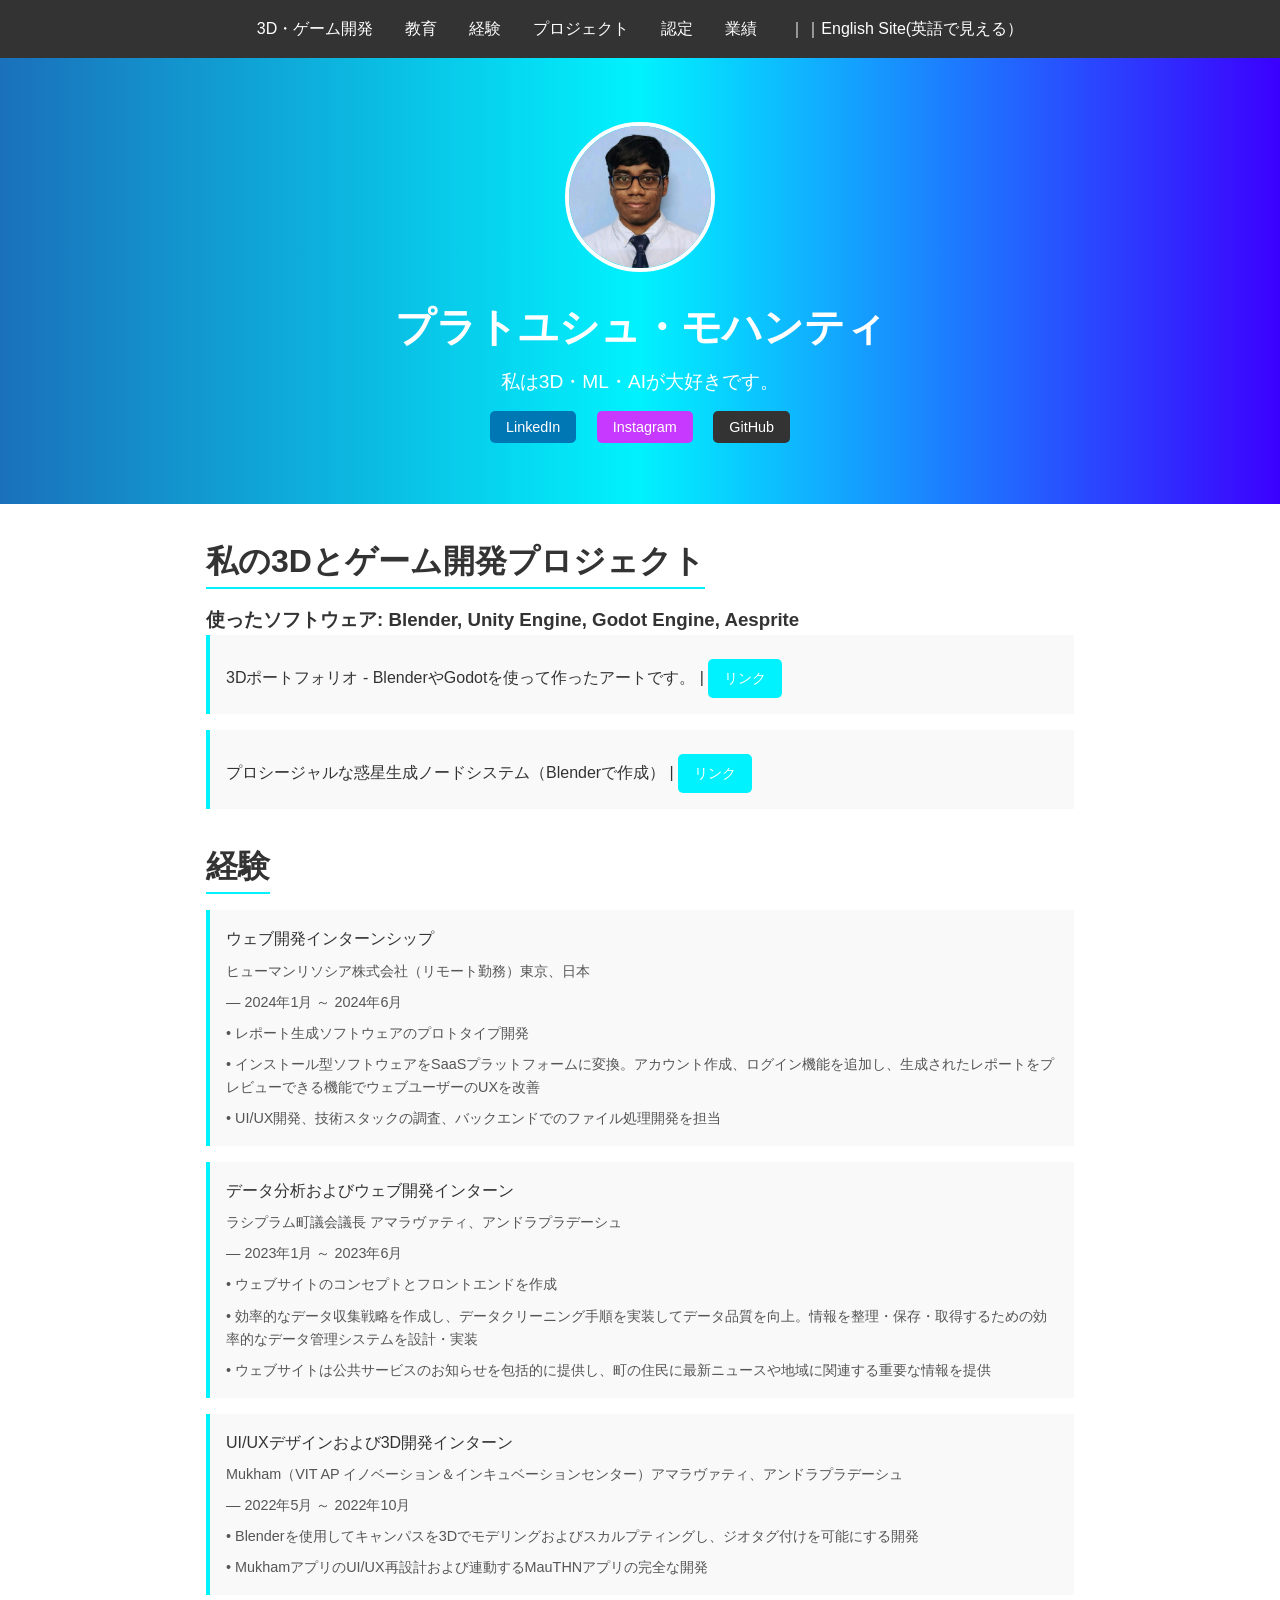
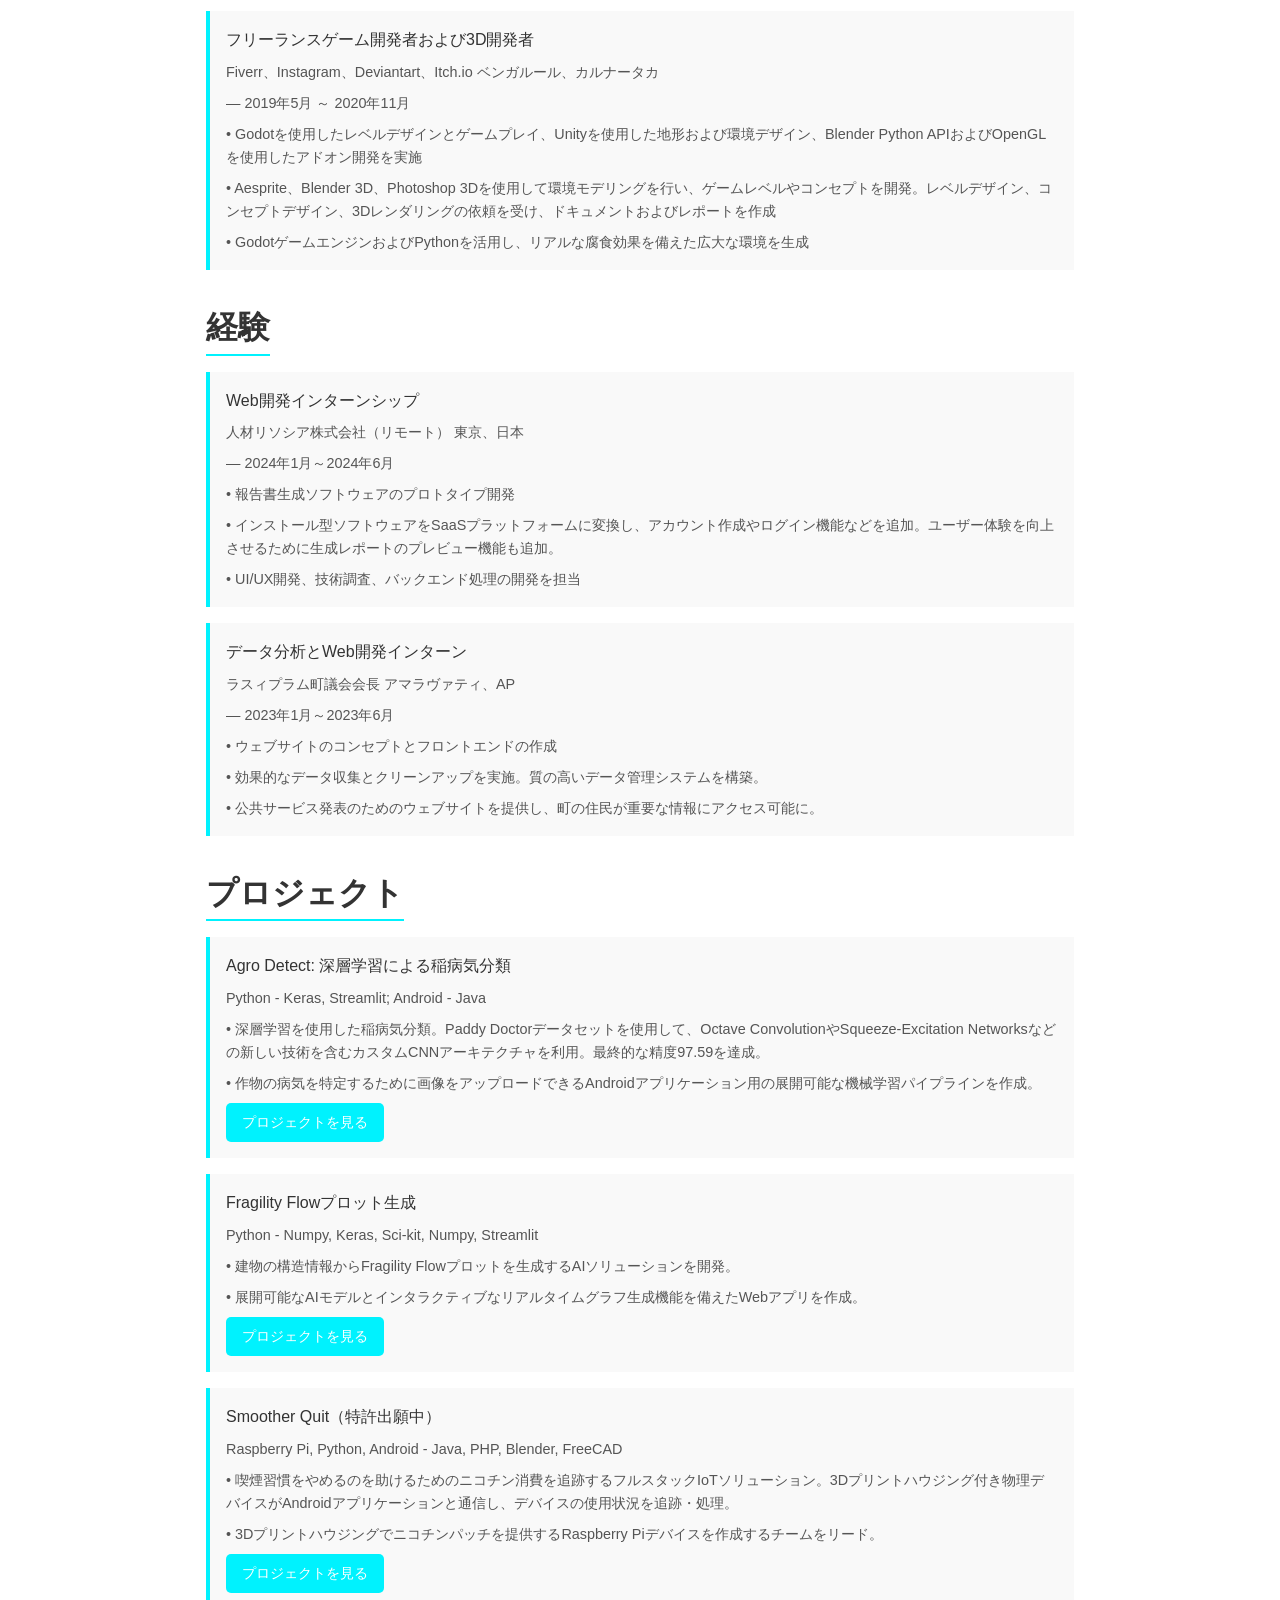
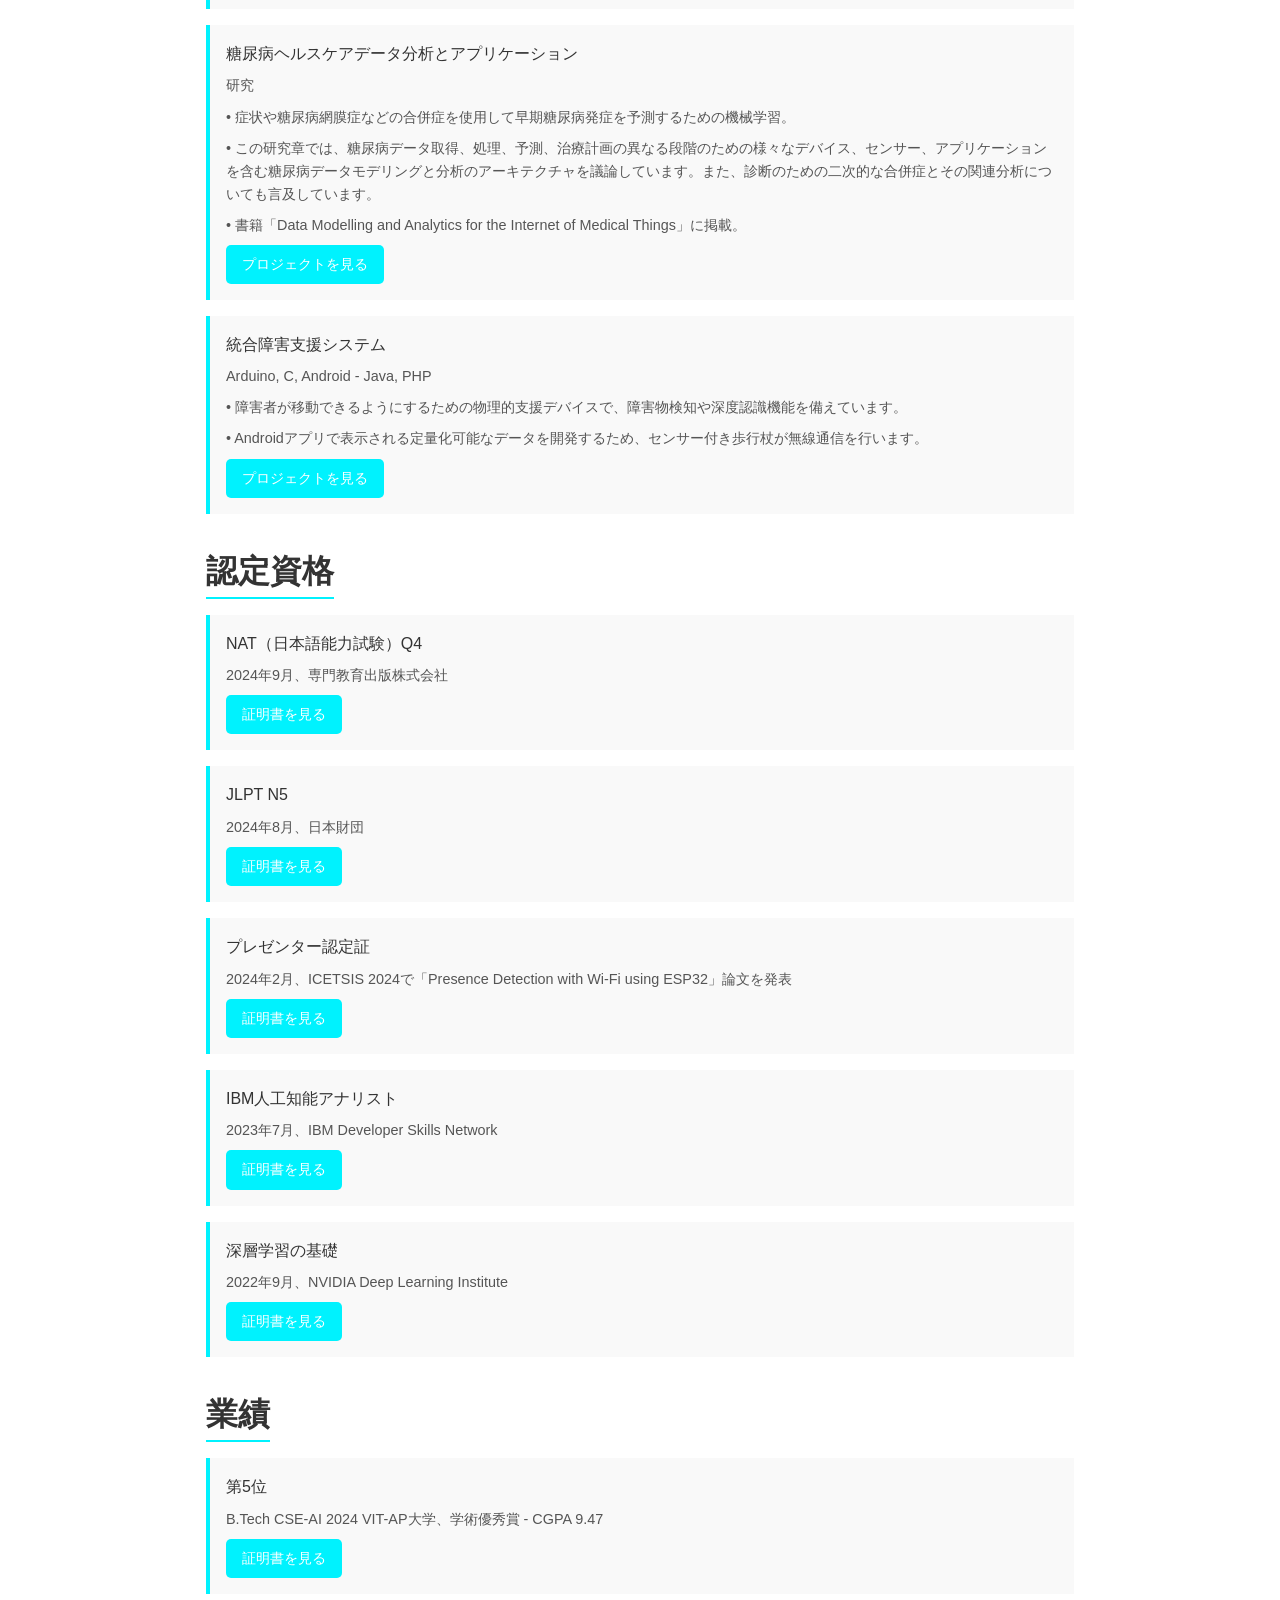
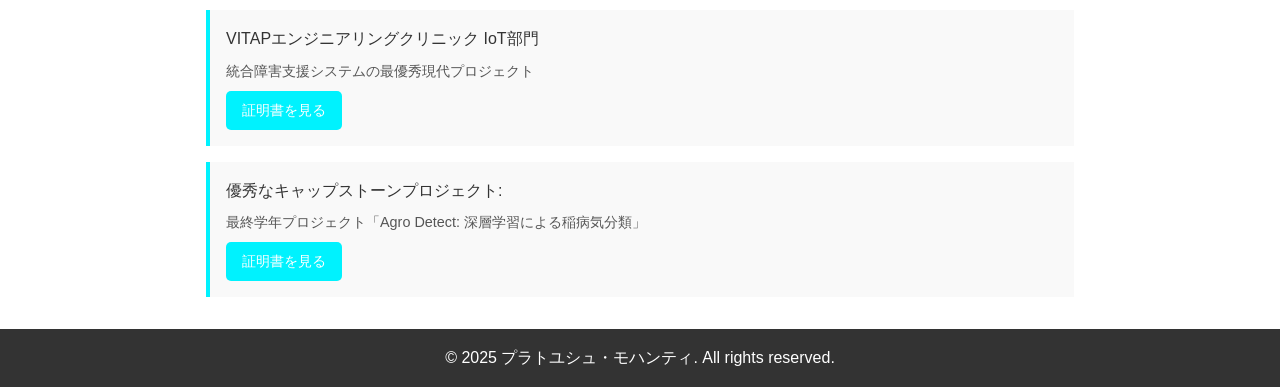
==== profile_japanese.html @ 53f1e796 "removed acheivements from certifications and acheivements" ====
<!DOCTYPE html>
<html lang="en">
<head>
    <meta charset="UTF-8">
    <meta name="viewport" content="width=device-width, initial-scale=1.0">
    <title>Pratyush Mohanty Profile</title>
    <style>
        * {
            margin: 0;
            padding: 0;
            box-sizing: border-box;
        }

        body {
            font-family: Arial, sans-serif;
            line-height: 1.6;
            color: #333;
            animation: fadeIn 1s ease-in-out;
        }

        @keyframes fadeIn {
            from {
                opacity: 0;
            }
            to {
                opacity: 1;
            }
        }

        nav {
            background: #333;
            color: white;
            display: flex;
            justify-content: center;
            padding: 1rem;
            position: sticky;
            top: 0;
            z-index: 1000;
        }

        nav a {
            color: white;
            text-decoration: none;
            margin: 0 1rem;
            font-size: 1rem;
            transition: color 0.3s;
        }

        nav a:hover {
            color: #00f2fe;
        }

        header {
            background: linear-gradient(to right, #1a70bb, #00f2fe, #3b00fe);
            color: white;
            text-align: center;
            padding: 4rem 1rem; /* Increased vertical space */
            animation: slideInFromTop 1s ease-in-out;
        }

        @keyframes slideInFromTop {
            from {
                transform: translateY(-50px);
                opacity: 0;
            }
            to {
                transform: translateY(0);
                opacity: 1;
            }
        }

        header img {
            width: 150px;
            height: 150px;
            border-radius: 50%;
            border: 4px solid white;
            animation: zoomIn 1s ease-in-out;
        }

        @keyframes zoomIn {
            from {
                transform: scale(0.8);
                opacity: 0;
            }
            to {
                transform: scale(1);
                opacity: 1;
            }
        }

        header h1 {
            margin: 1rem 0 0.5rem;
            font-size: 2.5rem;
        }

        header p {
            font-size: 1.2rem;
        }

        section {
            max-width: 900px;
            margin: 2rem auto;
            padding: 0 1rem;
            animation: fadeInUp 1.5s ease-in-out;
        }

        @keyframes fadeInUp {
            from {
                transform: translateY(20px);
                opacity: 0;
            }
            to {
                transform: translateY(0);
                opacity: 1;
            }
        }

        section h2 {
            margin-bottom: 1rem;
            font-size: 2rem;
            border-bottom: 2px solid #00f2fe;
            display: inline-block;
        }

        section ul {
            list-style: none;
            padding: 0;
        }

        section ul li {
            background: #f9f9f9;
            margin-bottom: 1rem;
            padding: 1rem;
            border-left: 4px solid #00f2fe;
        }

        .project-details {
            margin-top: 0.5rem;
            font-size: 0.9rem;
            color: #555;
        }

        .project-link {
            display: inline-block;
            margin-top: 0.5rem;
            padding: 0.5rem 1rem;
            background: #00f2fe;
            color: white;
            text-decoration: none;
            border-radius: 5px;
            font-size: 0.9rem;
        }

        footer {
            text-align: center;
            padding: 1rem;
            background: #333;
            color: white;
            margin-top: 2rem;
            animation: fadeIn 1.5s ease-in-out;
        }

        @media (max-width: 600px) {
            header h1 {
                font-size: 2rem;
            }

            header p {
                font-size: 1rem;
            }
        }
    </style>
</head>

<body>
    <nav>
        <a href="#3d-and0game-dev">3D・ゲーム開発</a>
        <a href="#education">教育</a>
        <a href="#experience">経験</a>
        <a href="#projects">プロジェクト</a>
        <a href="#certifications">認定</a>
        <a href="#acheivements">業績</a>
        <a href="index.html">｜｜English Site(英語で見える）</a>
    </nav>

    <header>
        <img src="1682097621086.jpeg" alt="あなたの写真">
        <h1>プラトユシュ・モハンティ</h1>
        <p>私は3D・ML・AIが大好きです。</p>
        <div style="margin-top: 1rem;">
            <a href="https://www.linkedin.com/in/pratyush-mohanty-8161b9222" target="_blank" style="text-decoration: none; margin: 0 0.5rem; padding: 0.5rem 1rem; background: #0077b5; color: white; border-radius: 5px; font-size: 0.9rem;">LinkedIn</a>
            <a href="https://www.instagram.com/kitsunefreya/" target="_blank" style="text-decoration: none; margin: 0 0.5rem; padding: 0.5rem 1rem; background:  #c739ff; color: white; border-radius: 5px; font-size: 0.9rem;">Instagram</a>
            <a href="https://github.com/pratyush532" target="_blank" style="text-decoration: none; margin: 0 0.5rem; padding: 0.5rem 1rem; background: #333; color: white; border-radius: 5px; font-size: 0.9rem;">GitHub</a>
        </div>
    </header>

    <section id="3d-and-game-dev">
        <h2>私の3Dとゲーム開発プロジェクト</h2>
        <h3>使ったソフトウェア: Blender, Unity Engine, Godot Engine, Aesprite</h3>
        <ul>
            <li>3Dポートフォリオ - BlenderやGodotを使って作ったアートです。 |
                <a href="https://www.instagram.com/kitsunefreya/" target="_blank"class="project-link">リンク</a>
            </li>
            <li>プロシージャルな惑星生成ノードシステム（Blenderで作成） |
                <a href="http://github.com/pratyush532/3D-and-Blender/tree/main/Planet%20Creation" target="_blank"class="project-link">リンク</a>
            </li>
        </ul>
    </section>

    <section id="experience">
        <h2>経験</h2>
        <ul>
            <li>ウェブ開発インターンシップ
                <p class="project-details">ヒューマンリソシア株式会社（リモート勤務）東京、日本</p>
                <p class="project-details">— 2024年1月 ～ 2024年6月</p>
                <p class="project-details">• レポート生成ソフトウェアのプロトタイプ開発</p>
                <p class="project-details">• インストール型ソフトウェアをSaaSプラットフォームに変換。アカウント作成、ログイン機能を追加し、生成されたレポートをプレビューできる機能でウェブユーザーのUXを改善</p>
                <p class="project-details">• UI/UX開発、技術スタックの調査、バックエンドでのファイル処理開発を担当</p>
            </li>
            <li>データ分析およびウェブ開発インターン
                <p class="project-details">ラシプラム町議会議長 アマラヴァティ、アンドラプラデーシュ</p>
                <p class="project-details">— 2023年1月 ～ 2023年6月</p>
                <p class="project-details">• ウェブサイトのコンセプトとフロントエンドを作成</p>
                <p class="project-details">• 効率的なデータ収集戦略を作成し、データクリーニング手順を実装してデータ品質を向上。情報を整理・保存・取得するための効率的なデータ管理システムを設計・実装</p>
                <p class="project-details">• ウェブサイトは公共サービスのお知らせを包括的に提供し、町の住民に最新ニュースや地域に関連する重要な情報を提供</p>
            </li>
            <li>UI/UXデザインおよび3D開発インターン
                <p class="project-details">Mukham（VIT AP イノベーション＆インキュベーションセンター）アマラヴァティ、アンドラプラデーシュ</p>
                <p class="project-details">— 2022年5月 ～ 2022年10月</p>
                <p class="project-details">• Blenderを使用してキャンパスを3Dでモデリングおよびスカルプティングし、ジオタグ付けを可能にする開発</p>
                <p class="project-details">• MukhamアプリのUI/UX再設計および連動するMauTHNアプリの完全な開発</p>
            </li>
            <li>フリーランスゲーム開発者および3D開発者
                <p class="project-details">Fiverr、Instagram、Deviantart、Itch.io ベンガルール、カルナータカ</p>
                <p class="project-details">— 2019年5月 ～ 2020年11月</p>
                <p class="project-details">• Godotを使用したレベルデザインとゲームプレイ、Unityを使用した地形および環境デザイン、Blender Python APIおよびOpenGLを使用したアドオン開発を実施</p>
                <p class="project-details">• Aesprite、Blender 3D、Photoshop 3Dを使用して環境モデリングを行い、ゲームレベルやコンセプトを開発。レベルデザイン、コンセプトデザイン、3Dレンダリングの依頼を受け、ドキュメントおよびレポートを作成</p>
                <p class="project-details">• GodotゲームエンジンおよびPythonを活用し、リアルな腐食効果を備えた広大な環境を生成</p>
            </li>
        </ul>
    </section>
    

    <section id="experience">
        <h2>経験</h2>
        <ul>
            <li>Web開発インターンシップ
                <p class="project-details">人材リソシア株式会社（リモート） 東京、日本</p>
                <p class="project-details">— 2024年1月～2024年6月</p>
                <p class="project-details">• 報告書生成ソフトウェアのプロトタイプ開発</p>
                <p class="project-details">• インストール型ソフトウェアをSaaSプラットフォームに変換し、アカウント作成やログイン機能などを追加。ユーザー体験を向上させるために生成レポートのプレビュー機能も追加。</p>
                <p class="project-details">• UI/UX開発、技術調査、バックエンド処理の開発を担当</p>
            </li>
            <li>データ分析とWeb開発インターン
                <p class="project-details">ラスィプラム町議会会長 アマラヴァティ、AP</p>
                <p class="project-details">— 2023年1月～2023年6月</p>
                <p class="project-details">• ウェブサイトのコンセプトとフロントエンドの作成</p>
                <p class="project-details">• 効果的なデータ収集とクリーンアップを実施。質の高いデータ管理システムを構築。</p>
                <p class="project-details">• 公共サービス発表のためのウェブサイトを提供し、町の住民が重要な情報にアクセス可能に。</p>
            </li>
        </ul>
    </section>

    <section id="projects">
        <h2>プロジェクト</h2>
        <ul>
            <li>Agro Detect: 深層学習による稲病気分類
                <p class="project-details">Python - Keras, Streamlit; Android - Java</p>
                <p class="project-details">• 深層学習を使用した稲病気分類。Paddy Doctorデータセットを使用して、Octave ConvolutionやSqueeze-Excitation Networksなどの新しい技術を含むカスタムCNNアーキテクチャを利用。最終的な精度97.59を達成。</p>
                <p class="project-details">• 作物の病気を特定するために画像をアップロードできるAndroidアプリケーション用の展開可能な機械学習パイプラインを作成。</p>
                <a href="https://drive.google.com/file/d/15kMXunLikw8A-FVX4otFSD8Hl3kWgDMh/view?usp=drive_link" target="_blank" class="project-link">プロジェクトを見る</a>
            </li>
            <li>Fragility Flowプロット生成
                <p class="project-details">Python - Numpy, Keras, Sci-kit, Numpy, Streamlit</p>
                <p class="project-details">• 建物の構造情報からFragility Flowプロットを生成するAIソリューションを開発。</p>
                <p class="project-details">• 展開可能なAIモデルとインタラクティブなリアルタイムグラフ生成機能を備えたWebアプリを作成。</p>
                <a href="https://github.com/pratyush532" target="_blank" class="project-link">プロジェクトを見る</a>
            </li>
            <li>Smoother Quit（特許出願中）
                <p class="project-details">Raspberry Pi, Python, Android - Java, PHP, Blender, FreeCAD</p>
                <p class="project-details">• 喫煙習慣をやめるのを助けるためのニコチン消費を追跡するフルスタックIoTソリューション。3Dプリントハウジング付き物理デバイスがAndroidアプリケーションと通信し、デバイスの使用状況を追跡・処理。</p>
                <p class="project-details">• 3Dプリントハウジングでニコチンパッチを提供するRaspberry Piデバイスを作成するチームをリード。</p>
                <a href="https://github.com/pratyush532" target="_blank" class="project-link">プロジェクトを見る</a>
            </li>
            <li>糖尿病ヘルスケアデータ分析とアプリケーション
                <p class="project-details">研究</p>
                <p class="project-details">• 症状や糖尿病網膜症などの合併症を使用して早期糖尿病発症を予測するための機械学習。</p>
                <p class="project-details">• この研究章では、糖尿病データ取得、処理、予測、治療計画の異なる段階のための様々なデバイス、センサー、アプリケーションを含む糖尿病データモデリングと分析のアーキテクチャを議論しています。また、診断のための二次的な合併症とその関連分析についても言及しています。</p>
                <p class="project-details">• 書籍「Data Modelling and Analytics for the Internet of Medical Things」に掲載。</p>
                <a href="https://scholar.google.com/citations?view_op=view_citation&hl=en&user=jbrS_tYAAAAJ&citation_for_view=jbrS_tYAAAAJ:u5HHmVD_uO8C" target="_blank" class="project-link">プロジェクトを見る</a>
            </li>
            <li>統合障害支援システム
                <p class="project-details">Arduino, C, Android - Java, PHP</p>
                <p class="project-details">• 障害者が移動できるようにするための物理的支援デバイスで、障害物検知や深度認識機能を備えています。</p>
                <p class="project-details">• Androidアプリで表示される定量化可能なデータを開発するため、センサー付き歩行杖が無線通信を行います。</p>
                <a href="https://drive.google.com/file/d/1Ll2frNCsTUrgBPxdlAU0DEuTQiFP1XWM/view?usp=drive_link" target="_blank" class="project-link">プロジェクトを見る</a>
            </li>
        </ul>
    </section>
    
    <section id="certifications">
        <h2>認定資格</h2>
        <ul>
            <li>NAT（日本語能力試験）Q4
                <p class="project-details">2024年9月、専門教育出版株式会社</p>
                <a href="https://drive.google.com/file/d/1cf3PMImbRjtiVixjs5hL8KotTaM4rHgr/view?usp=sharing" target="_blank" class="project-link">証明書を見る</a>
            </li>
            <li>JLPT N5
                <p class="project-details">2024年8月、日本財団</p>
                <a href="https://drive.google.com/file/d/1XkGwWab65sm6gIsFrCqhguL6OPM_JEQa/view?usp=sharing" target="_blank" class="project-link">証明書を見る</a>
            </li>
            <li>プレゼンター認定証
                <p class="project-details">2024年2月、ICETSIS 2024で「Presence Detection with Wi-Fi using ESP32」論文を発表</p>
                <a href="https://www.linkedin.com/feed/update/urn:li:activity:7160282252805869568/" target="_blank" class="project-link">証明書を見る</a>
            </li>
            <li>IBM人工知能アナリスト
                <p class="project-details">2023年7月、IBM Developer Skills Network</p>
                <a href="https://courses.ibmcep.cognitiveclass.ai/certificates/b496c3da890f4dfa9c53f7fb9fd32521" target="_blank" class="project-link">証明書を見る</a>
            </li>
            <li>深層学習の基礎
                <p class="project-details">2022年9月、NVIDIA Deep Learning Institute</p>
                <a href="https://courses.nvidia.com/certificates/ae21b59f8ac54bacac5221c3ab77f13a/" target="_blank" class="project-link">証明書を見る</a>
            </li>
        </ul>
    </section>
    
    <section id="achievements">
        <h2>業績</h2>
        <ul>
            <li>第5位
                <p class="project-details">B.Tech CSE-AI 2024 VIT-AP大学、学術優秀賞 - CGPA 9.47</p>
                <a href="https://drive.google.com/file/d/1JUqG6DID4MT_kL0zdQEv--m56U5IrCxj/view?usp=drive_link" target="_blank" class="project-link">証明書を見る</a>
            </li>
            <li>VITAPエンジニアリングクリニック IoT部門
                <p class="project-details">統合障害支援システムの最優秀現代プロジェクト</p>
                <a href="https://www.linkedin.com/posts/pratyush-mohanty-8161b9222_team-androidapp-engineeringdesign-activity-7024057892177674240-6E8l?utm_source=social_share_send&utm_medium=member_desktop_web" target="_blank" class="project-link">証明書を見る</a>
            </li>
            <li>優秀なキャップストーンプロジェクト:
                <p class="project-details">最終学年プロジェクト「Agro Detect: 深層学習による稲病気分類」</p>
                <a href="https://drive.google.com/file/d/123FNu-pcuJvU6n-fU72irf1M472Lznz1/view?usp=drive_link" target="_blank" class="project-link">証明書を見る</a>
            </li>
        </ul>
    </section>
    

    <footer>
        <p>&copy; 2025 プラトユシュ・モハンティ. All rights reserved.</p>
    </footer>
</body>
</html>
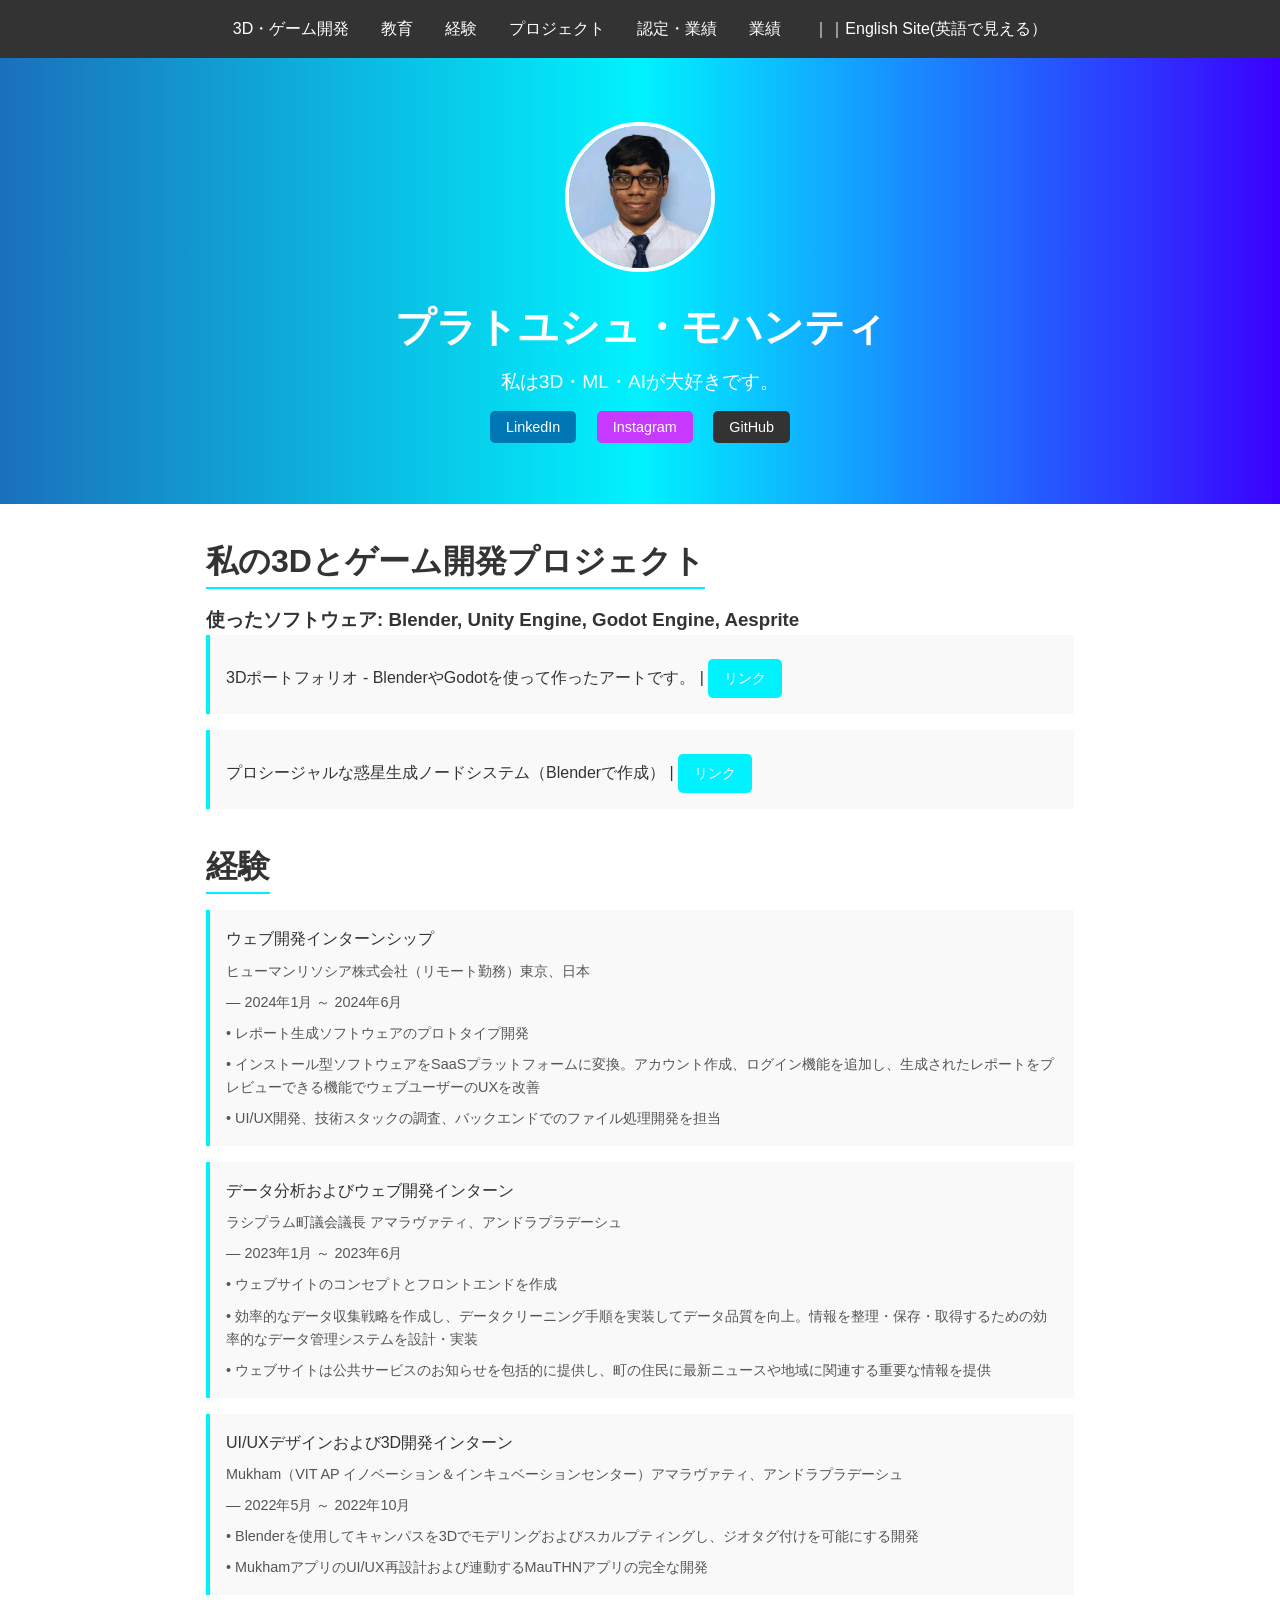
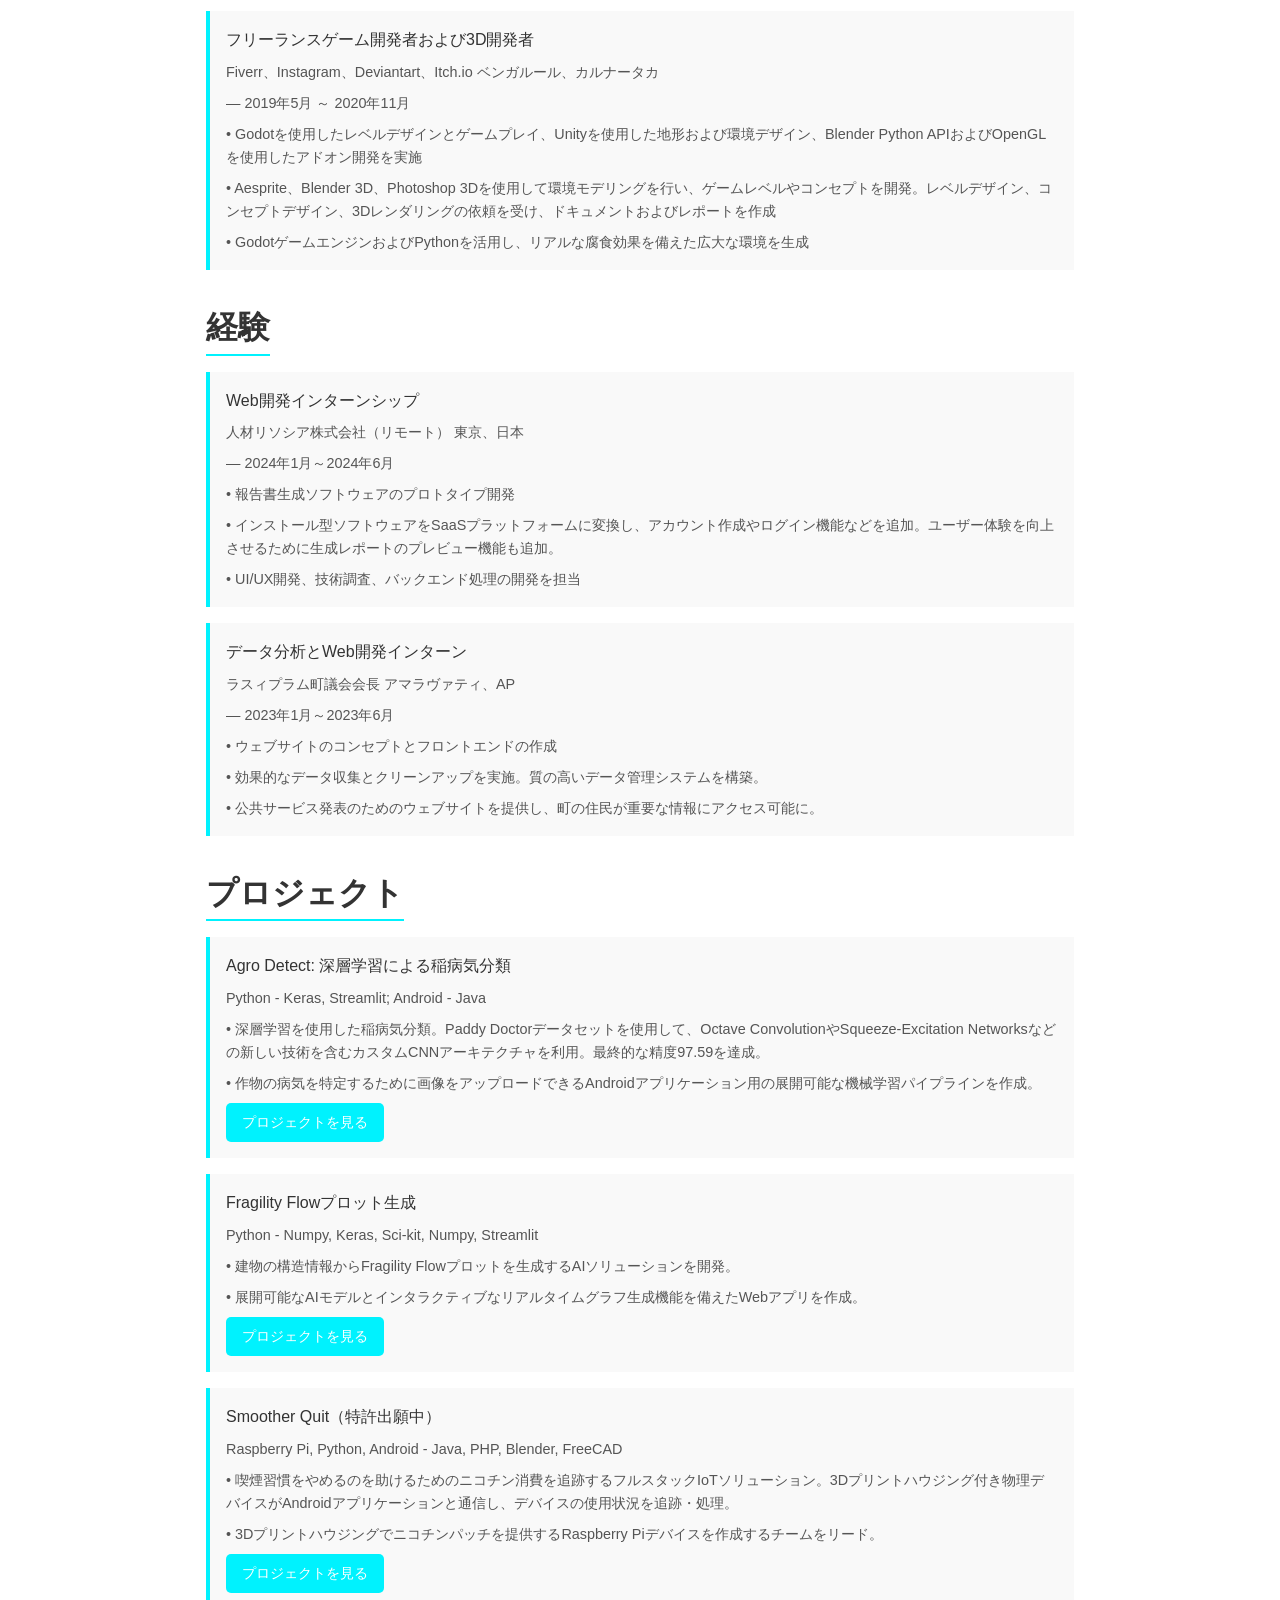
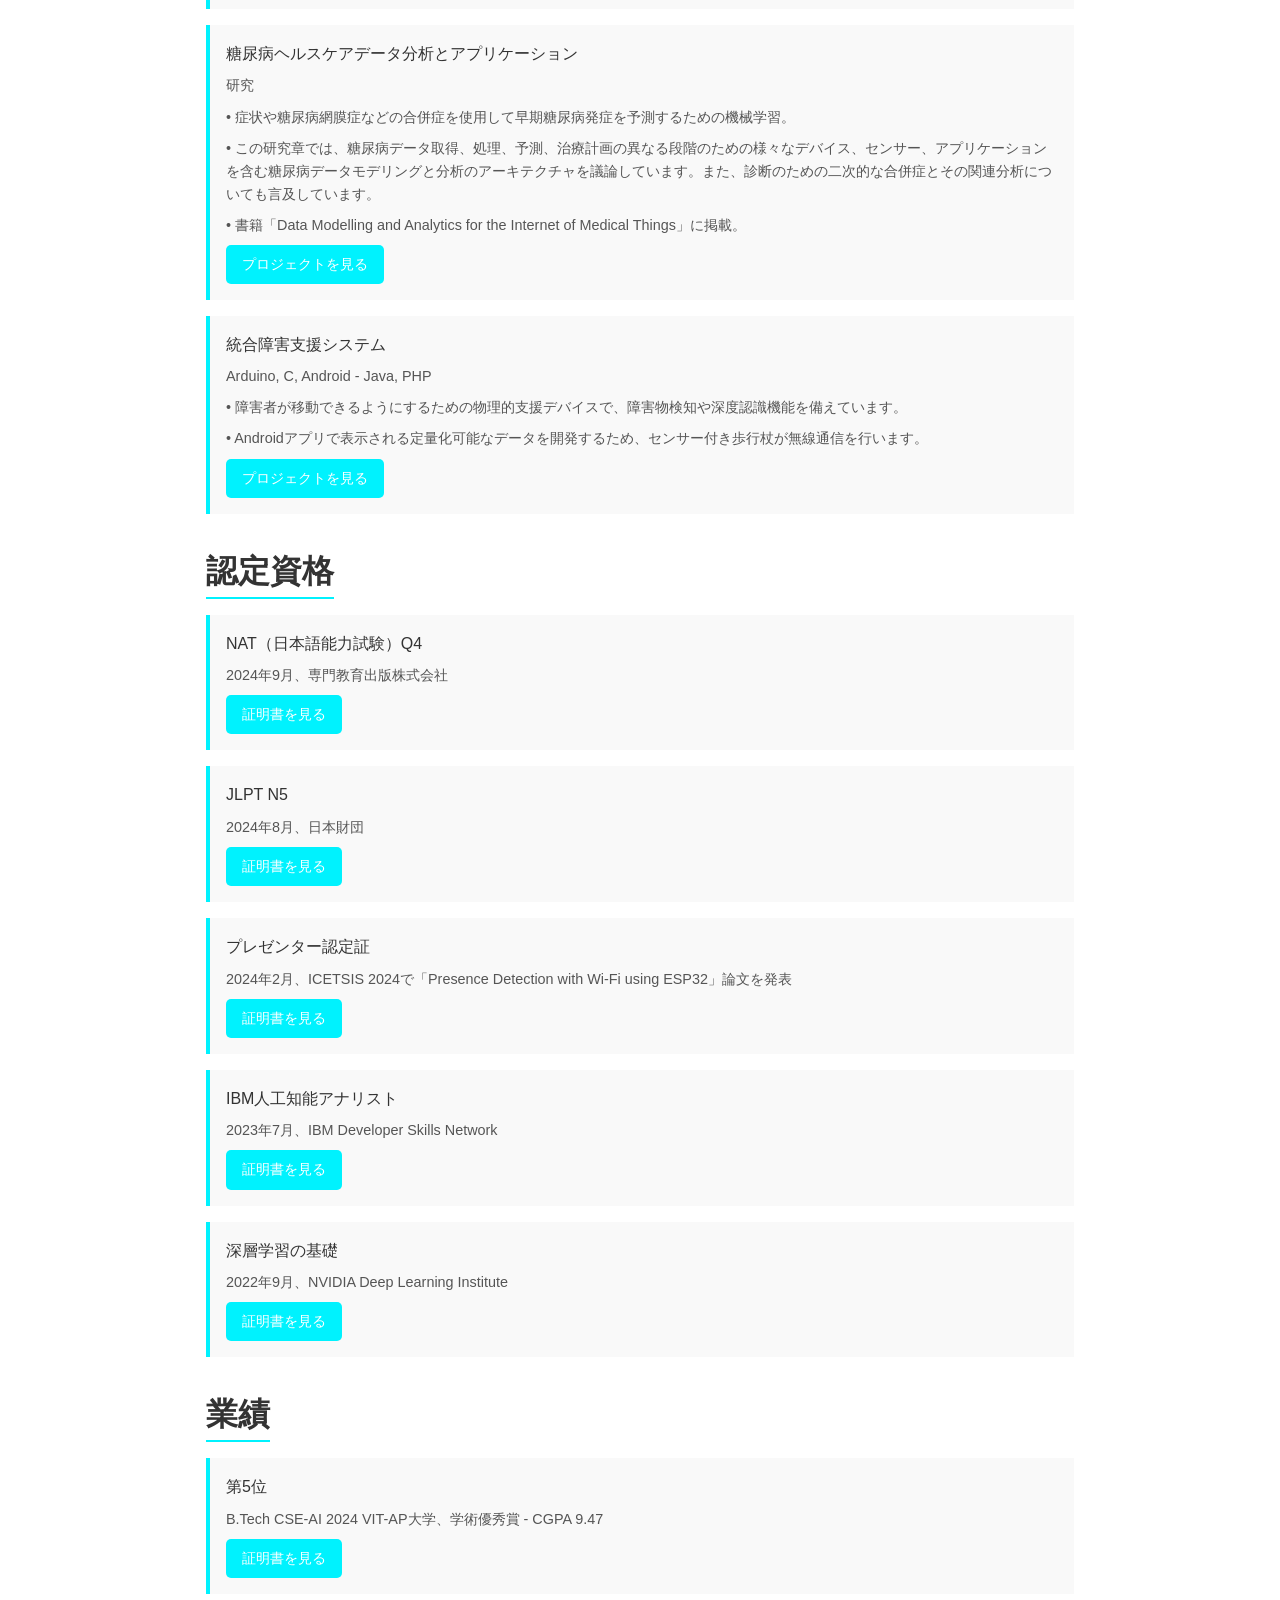
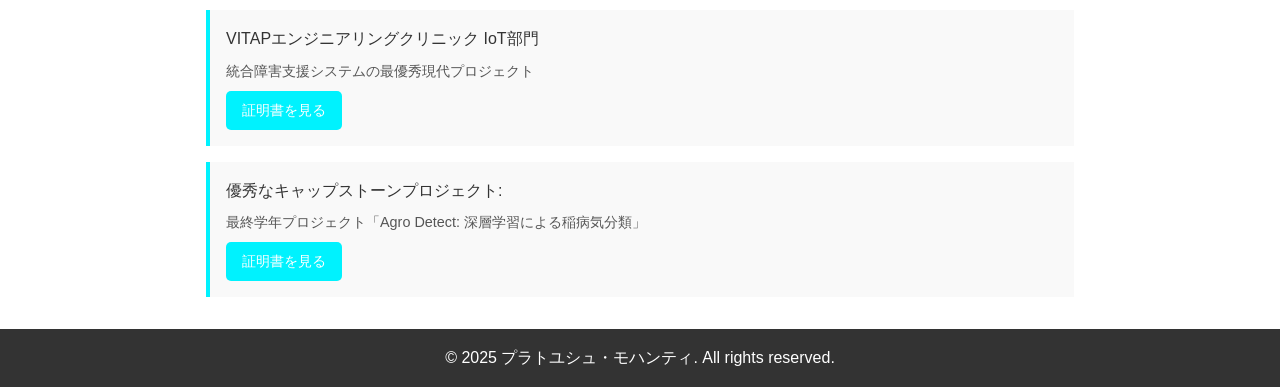
==== commit 853810d5: "Update profile_japanese.html" ====
--- a/profile_japanese.html
+++ b/profile_japanese.html
@@ -174,12 +174,12 @@
 
 <body>
     <nav>
-        <a href="#3d-and0game-dev">3D・ゲーム開発</a>
+        <a href="#3d-and-game-dev">3D・ゲーム開発</a>
         <a href="#education">教育</a>
         <a href="#experience">経験</a>
         <a href="#projects">プロジェクト</a>
-        <a href="#certifications">認定</a>
-        <a href="#acheivements">業績</a>
+        <a href="#certifications">認定・業績</a>
+        <a href="#ach">業績</a>
         <a href="index.html">｜｜English Site(英語で見える）</a>
     </nav>
 
@@ -324,7 +324,7 @@
         </ul>
     </section>
     
-    <section id="achievements">
+    <section id="ach">
         <h2>業績</h2>
         <ul>
             <li>第5位
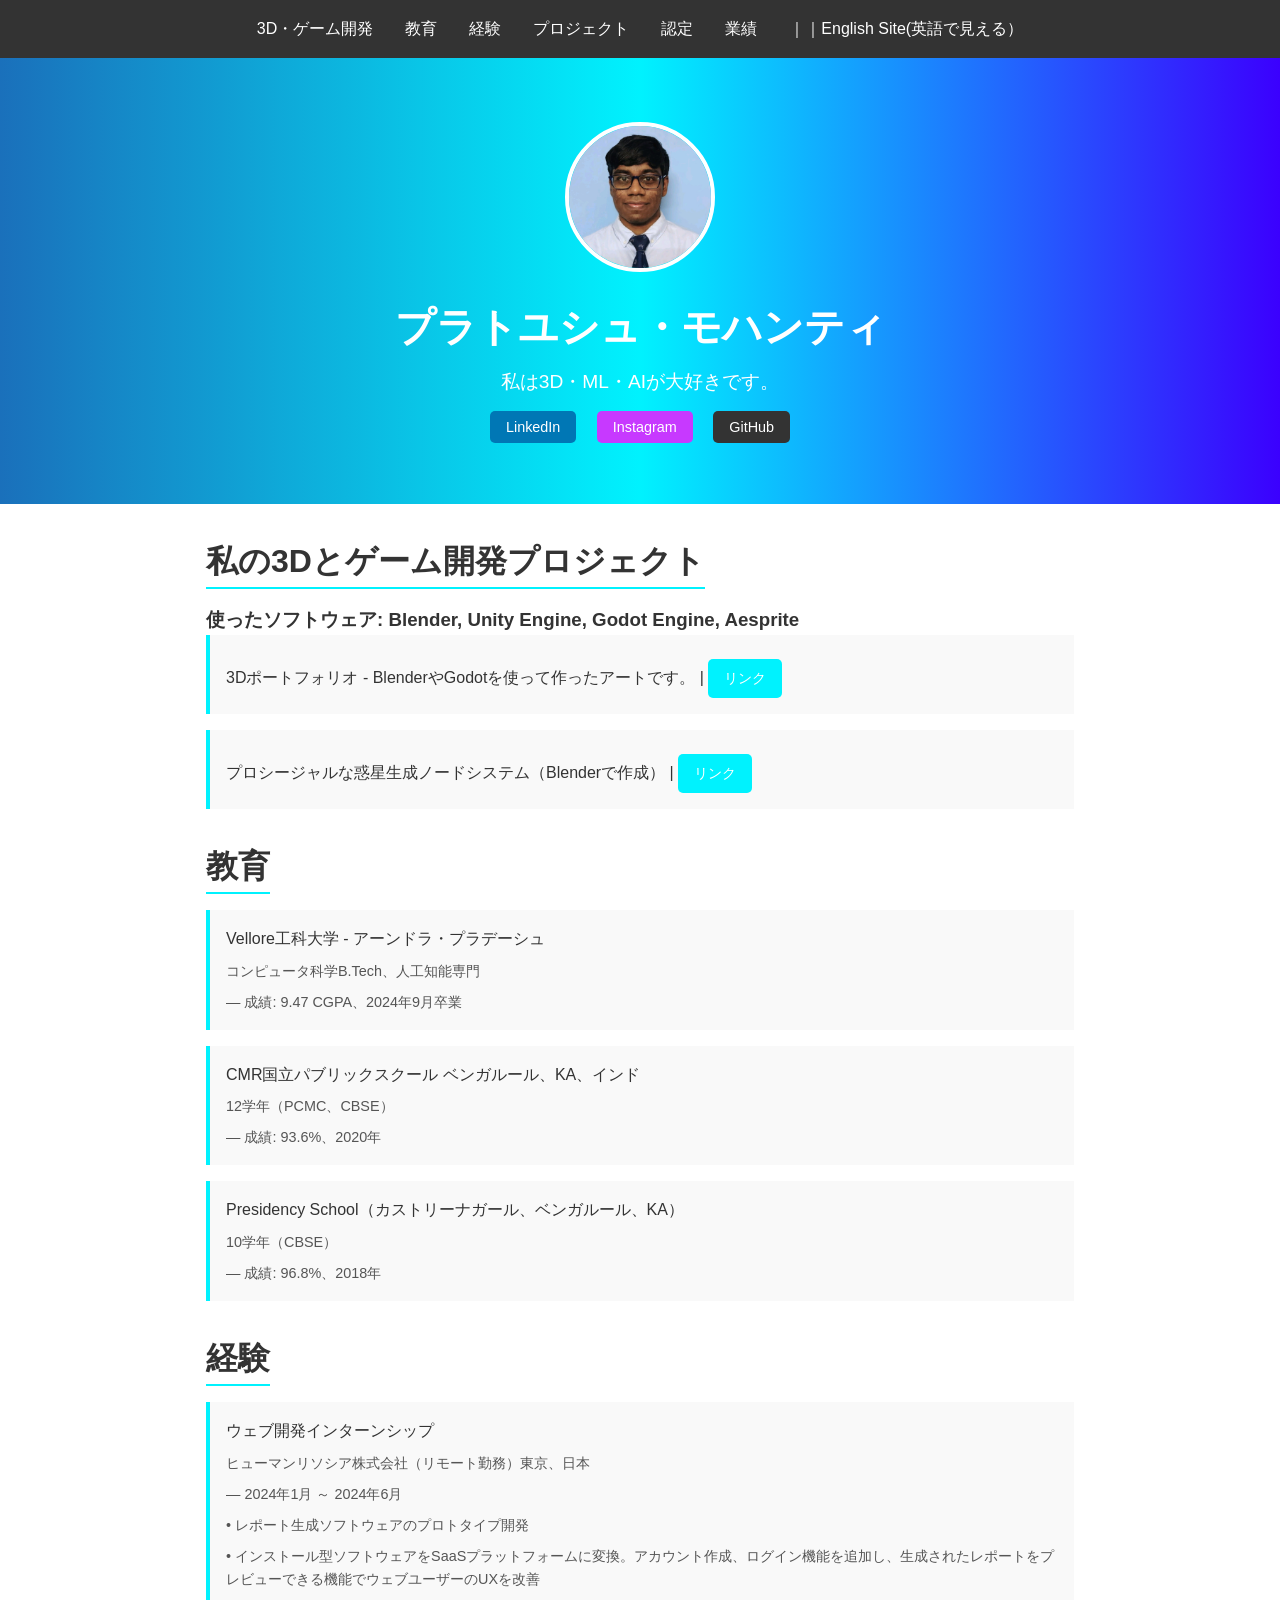
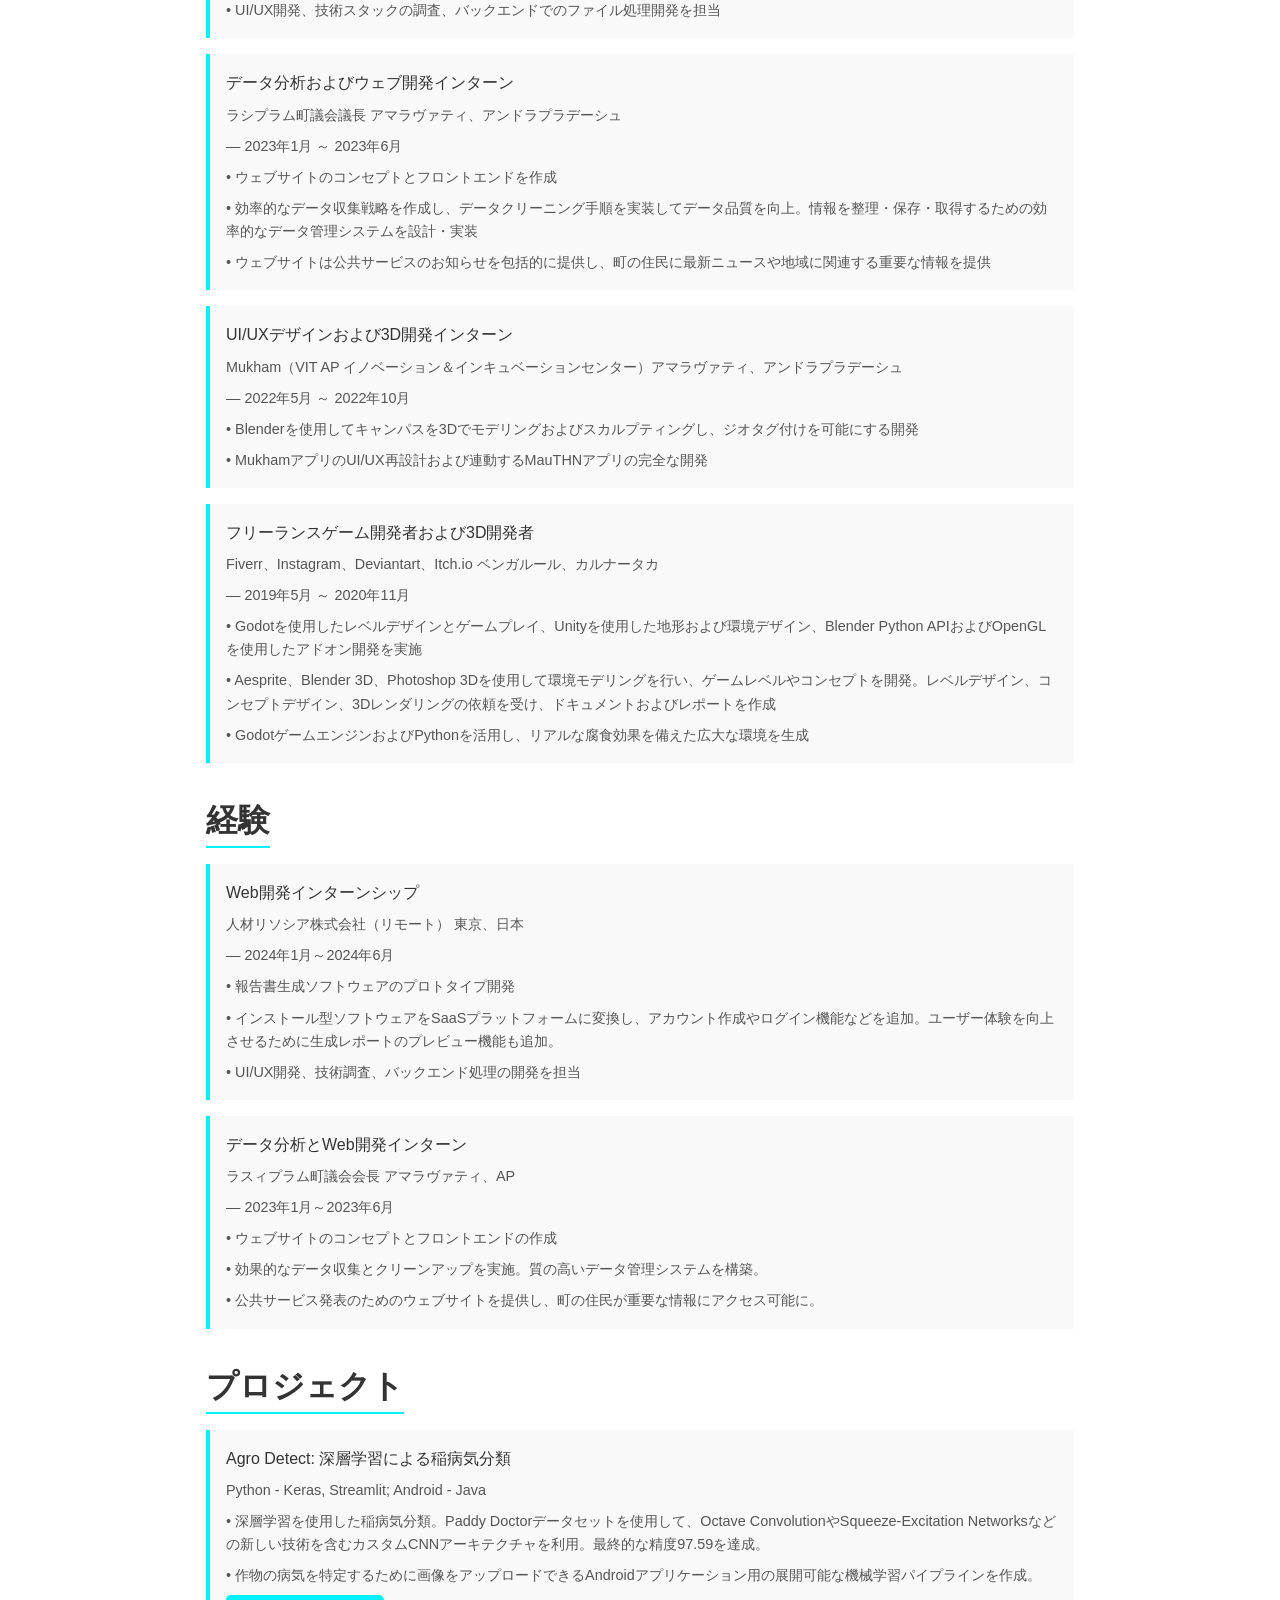
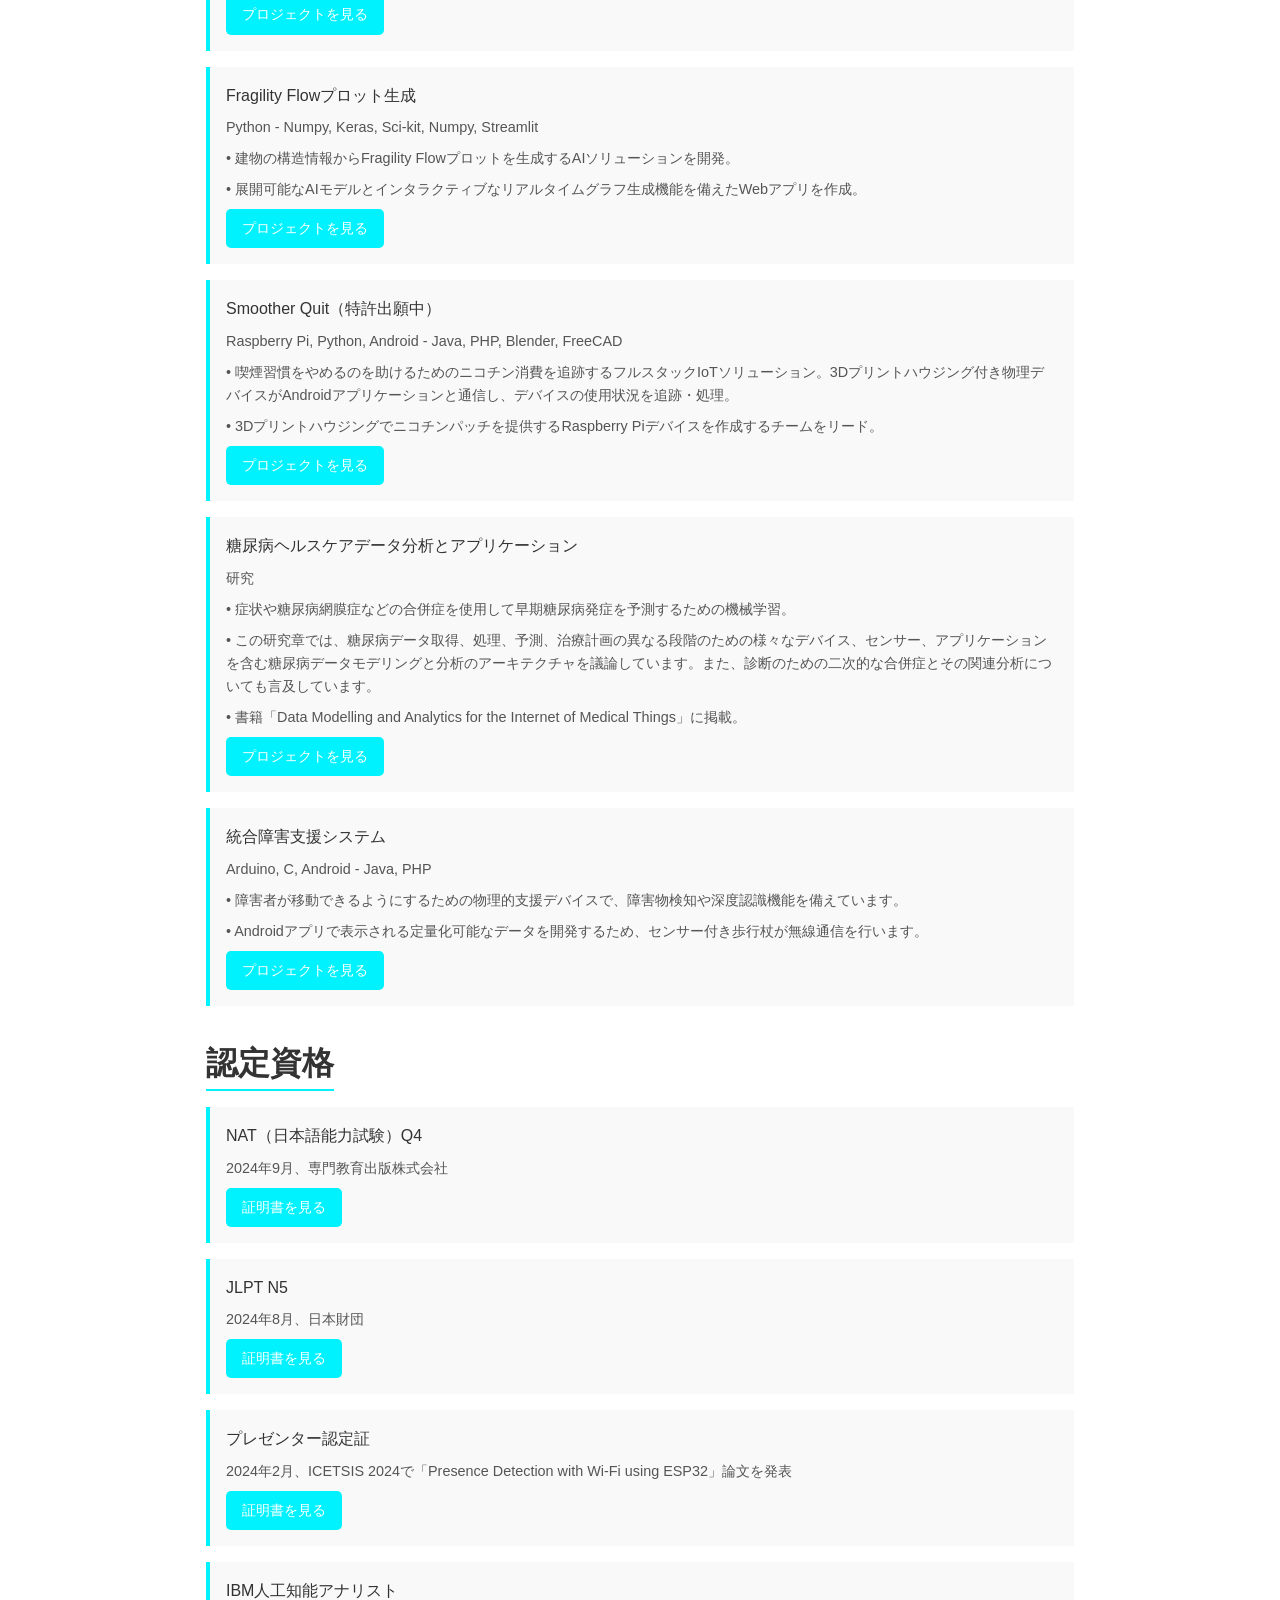
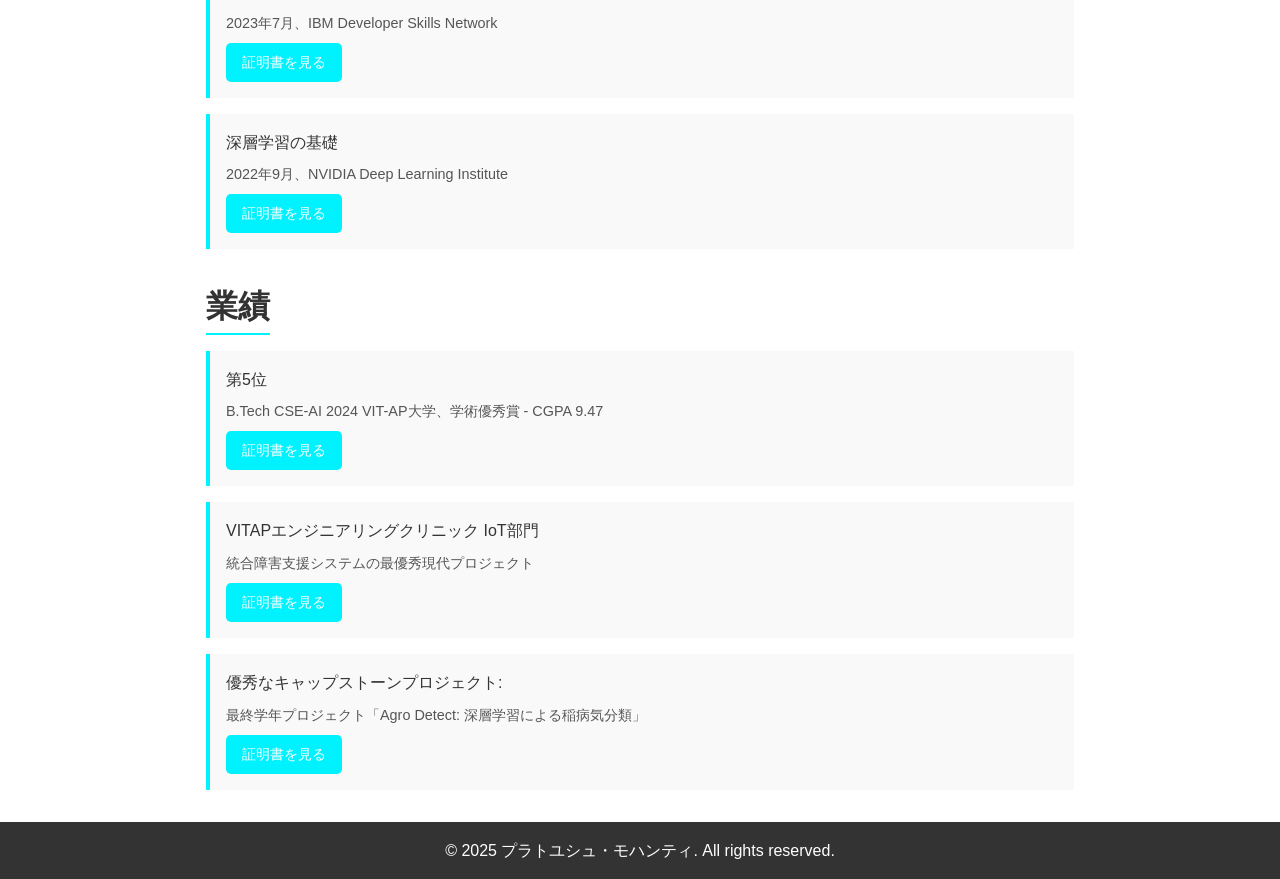
==== commit d35b9a8e: "add edu" ====
--- a/profile_japanese.html
+++ b/profile_japanese.html
@@ -178,7 +178,7 @@
         <a href="#education">教育</a>
         <a href="#experience">経験</a>
         <a href="#projects">プロジェクト</a>
-        <a href="#certifications">認定・業績</a>
+        <a href="#certifications">認定</a>
         <a href="#ach">業績</a>
         <a href="index.html">｜｜English Site(英語で見える）</a>
     </nav>
@@ -207,6 +207,24 @@
         </ul>
     </section>
 
+    <section id="education">
+        <h2>教育</h2>
+        <ul>
+            <li>Vellore工科大学 - アーンドラ・プラデーシュ
+                <p class="project-details">コンピュータ科学B.Tech、人工知能専門</p>
+                <p class="project-details">— 成績: 9.47 CGPA、2024年9月卒業</p>
+            </li>
+            <li>CMR国立パブリックスクール ベンガルール、KA、インド
+                <p class="project-details">12学年（PCMC、CBSE）</p>
+                <p class="project-details">— 成績: 93.6%、2020年</p>
+            </li>
+            <li>Presidency School（カストリーナガール、ベンガルール、KA）
+                <p class="project-details">10学年（CBSE）</p>
+                <p class="project-details">— 成績: 96.8%、2018年</p>
+            </li>
+        </ul>
+    </section>
+
     <section id="experience">
         <h2>経験</h2>
         <ul>
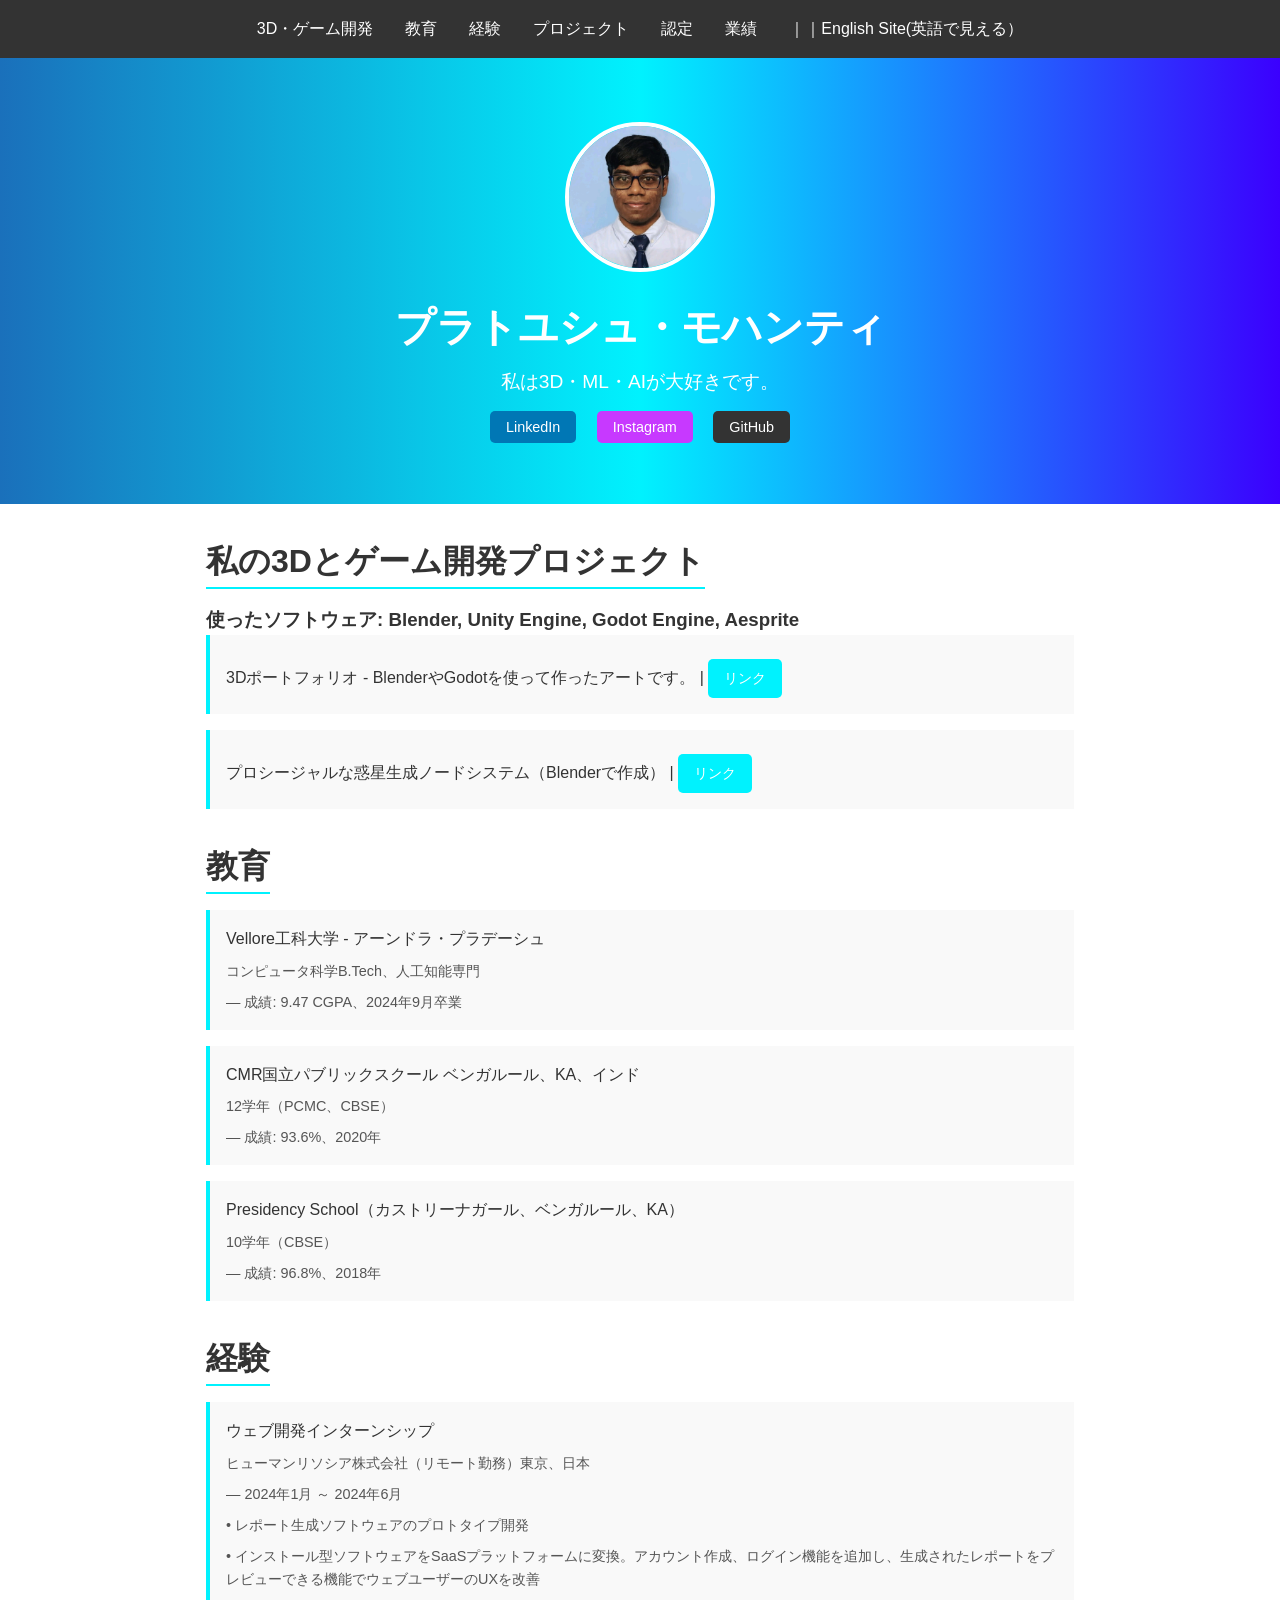
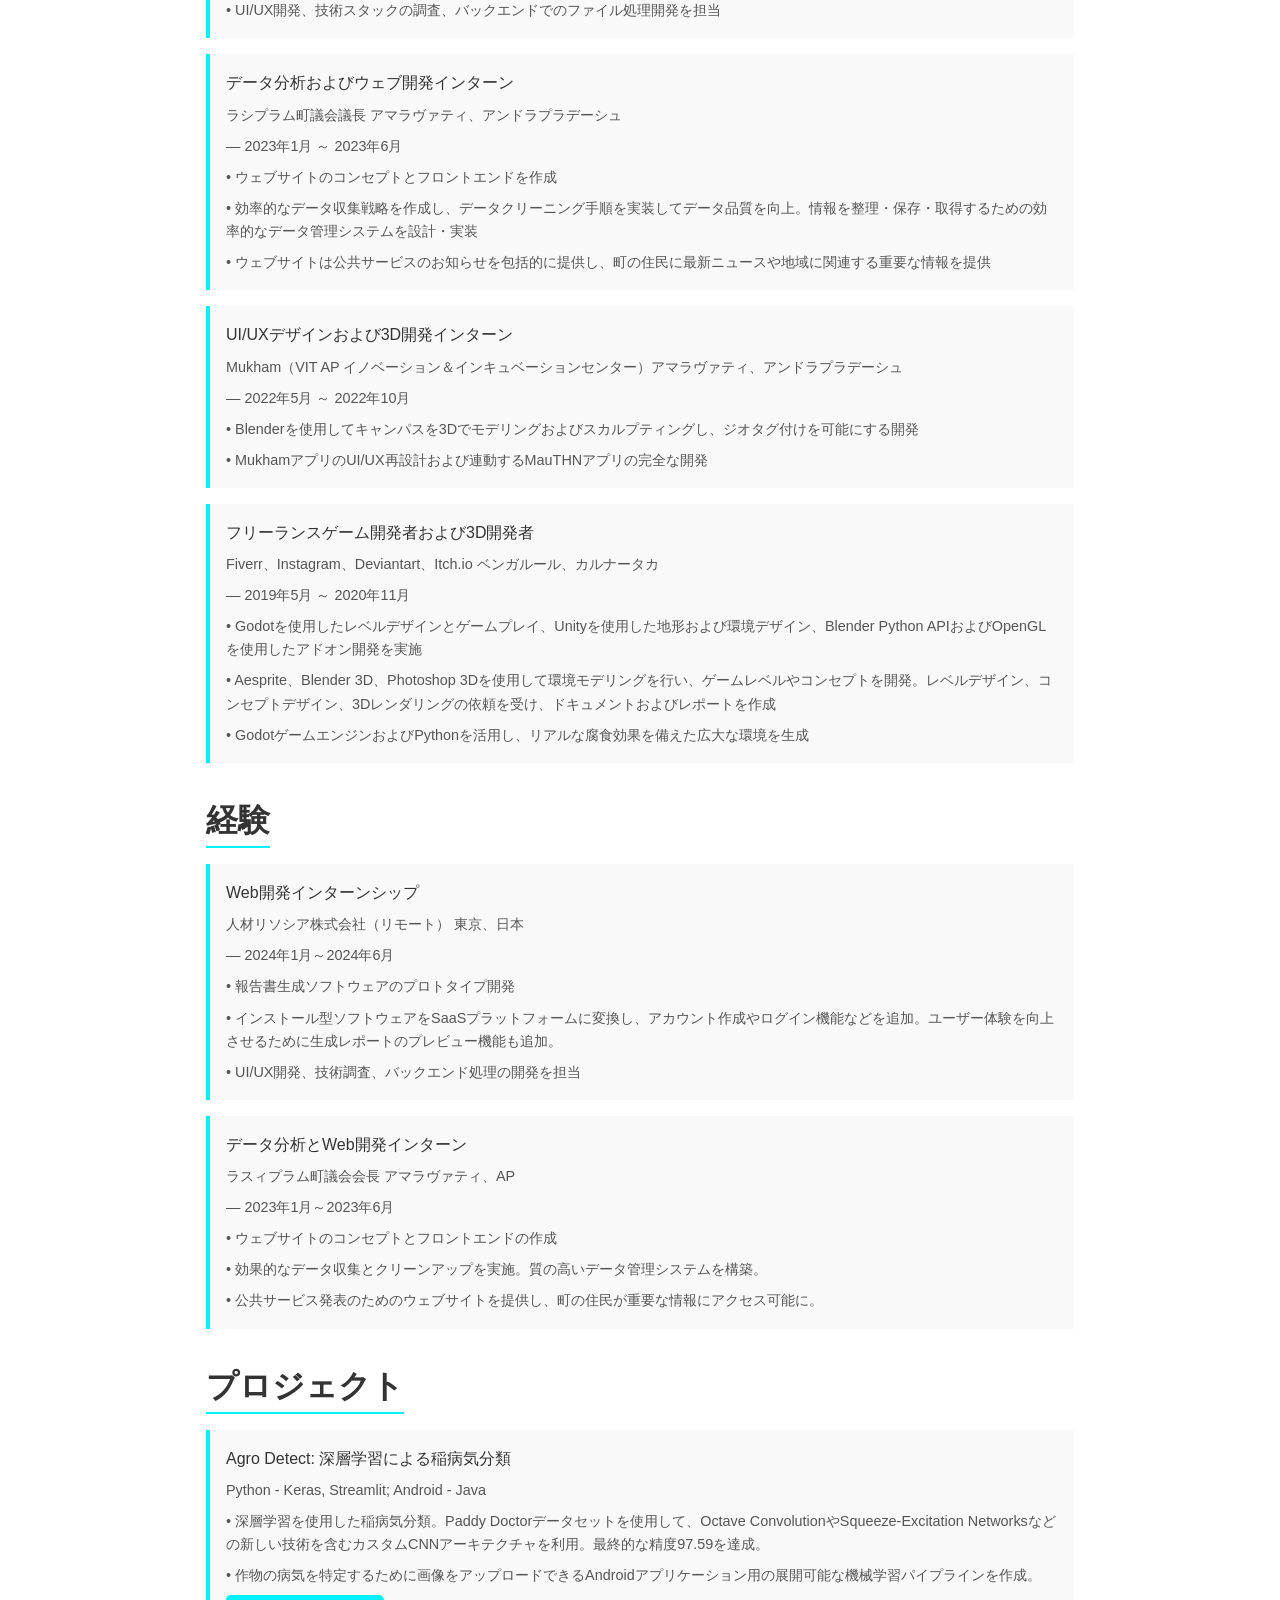
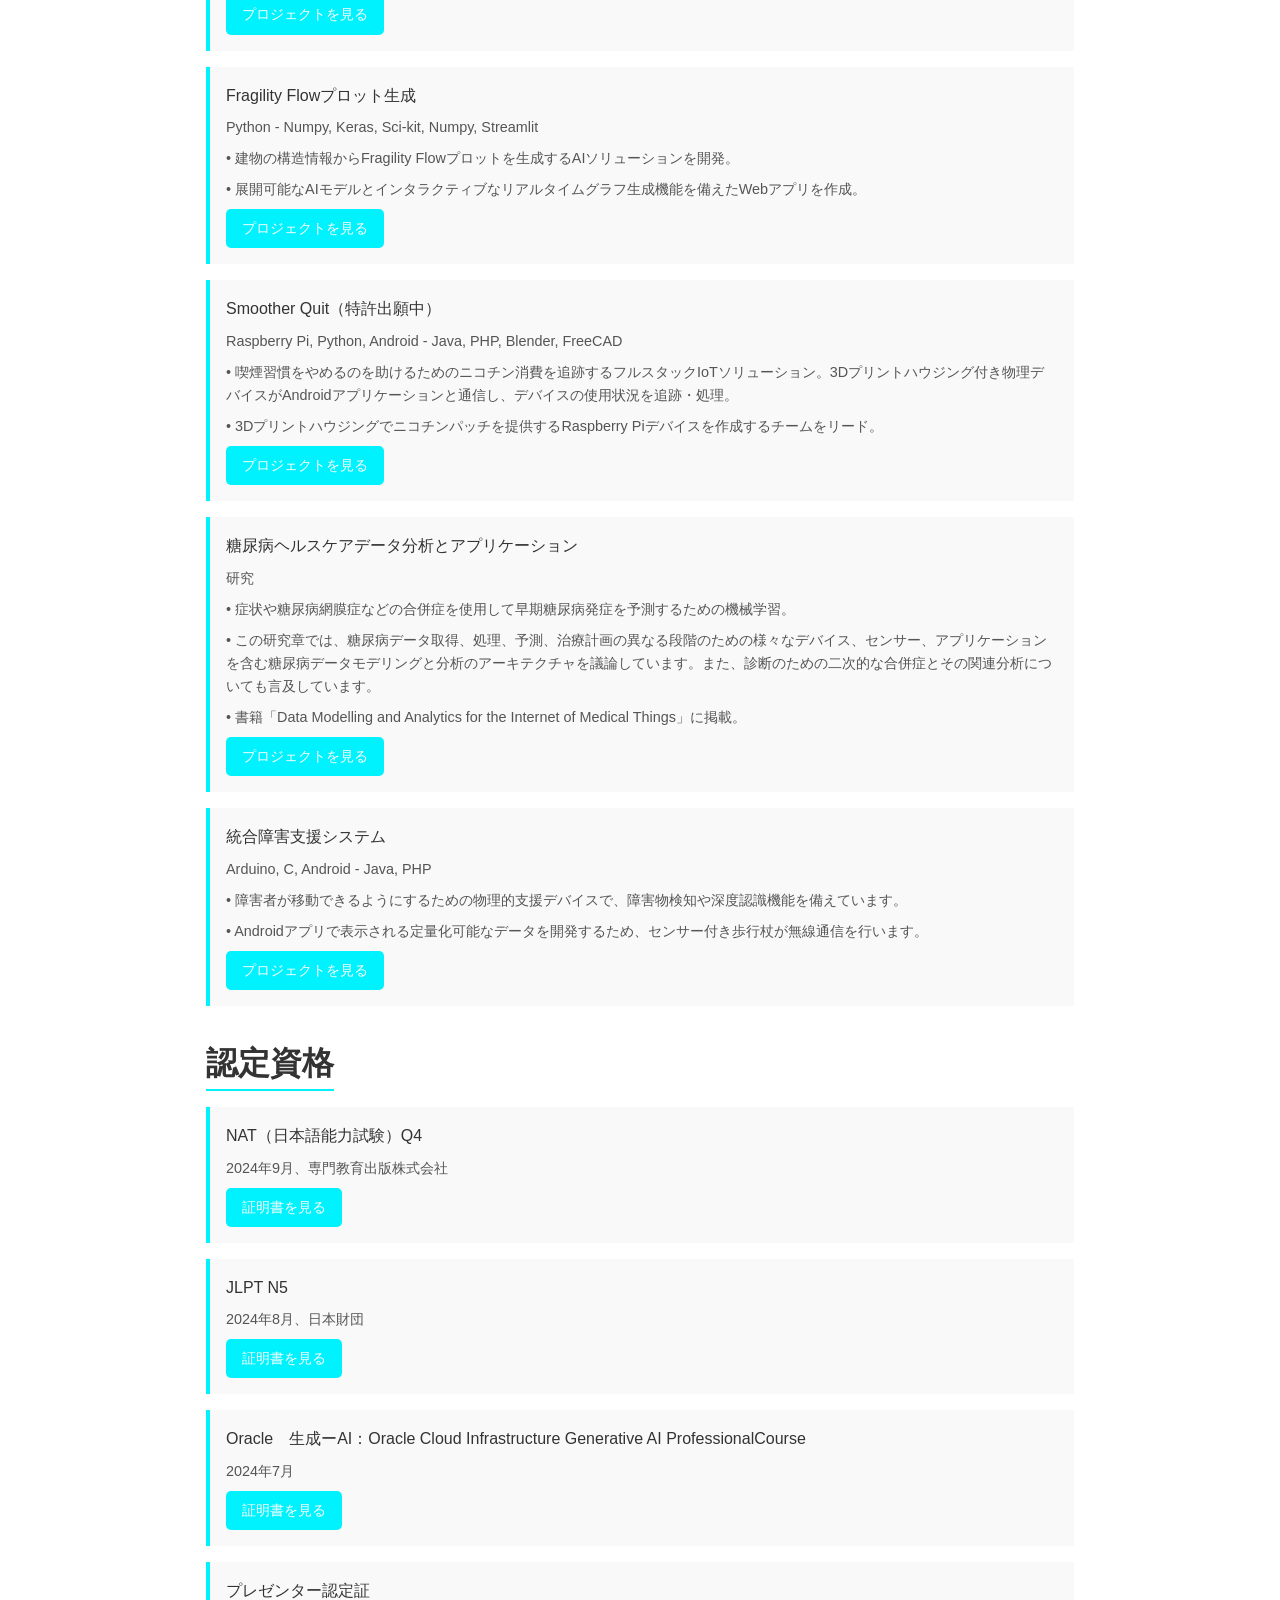
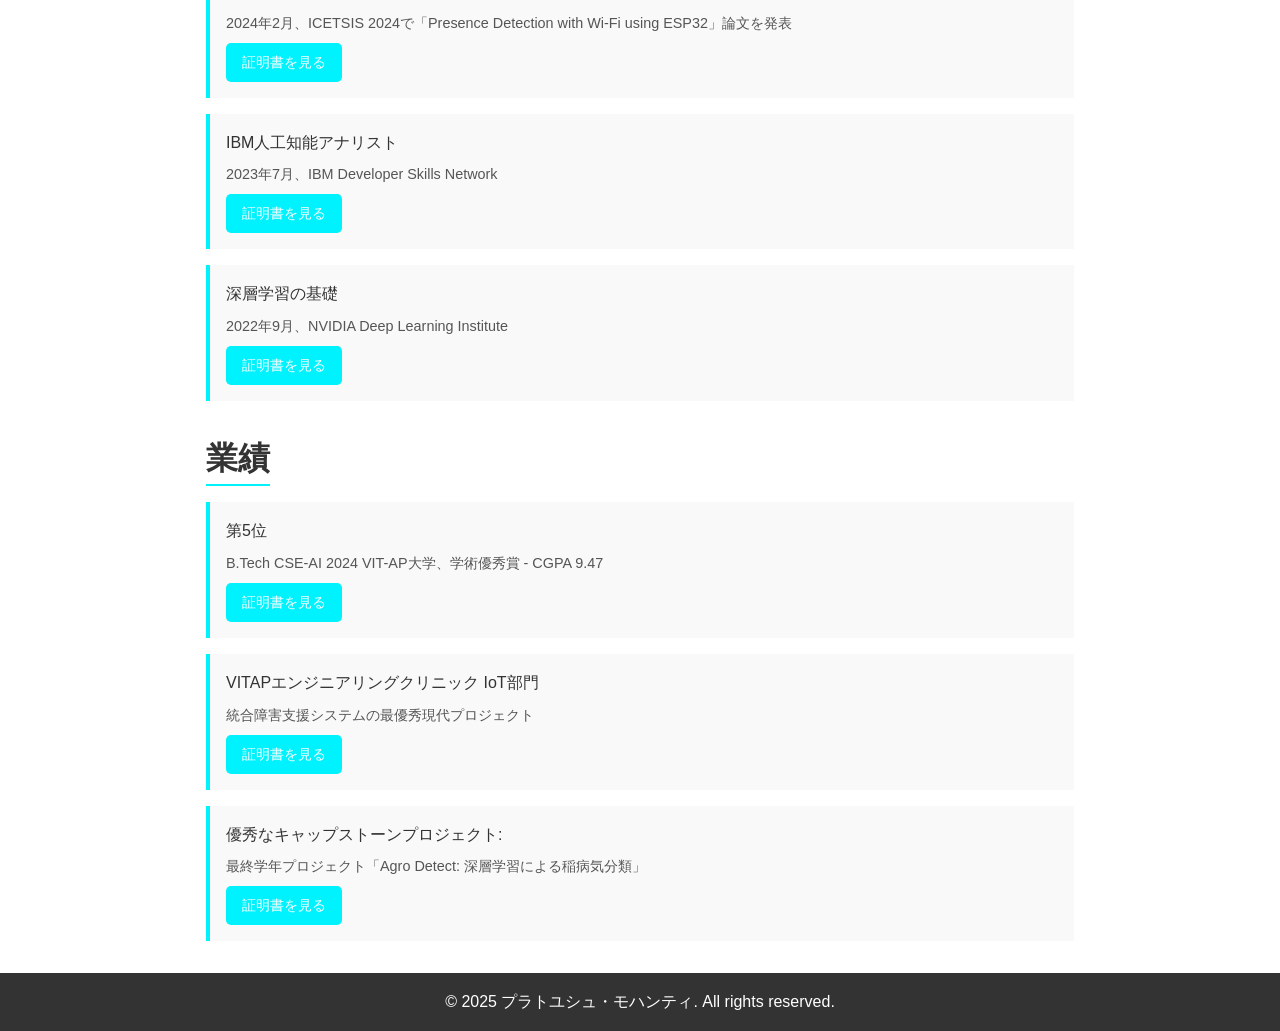
==== commit 80af2304: "oracle" ====
--- a/profile_japanese.html
+++ b/profile_japanese.html
@@ -327,6 +327,10 @@
                 <p class="project-details">2024年8月、日本財団</p>
                 <a href="https://drive.google.com/file/d/1XkGwWab65sm6gIsFrCqhguL6OPM_JEQa/view?usp=sharing" target="_blank" class="project-link">証明書を見る</a>
             </li>
+            <li>Oracle　生成ーAI：Oracle Cloud Infrastructure Generative AI ProfessionalCourse
+                <p class="project-details">2024年7月</p>
+                <a href="https://drive.google.com/file/d/1jsJ4CqMhItAnwD-a_Mw0V_6bk_eOzpX4/view?usp=drive_link" target="_blank" class="project-link">証明書を見る</a>
+            </li>
             <li>プレゼンター認定証
                 <p class="project-details">2024年2月、ICETSIS 2024で「Presence Detection with Wi-Fi using ESP32」論文を発表</p>
                 <a href="https://www.linkedin.com/feed/update/urn:li:activity:7160282252805869568/" target="_blank" class="project-link">証明書を見る</a>
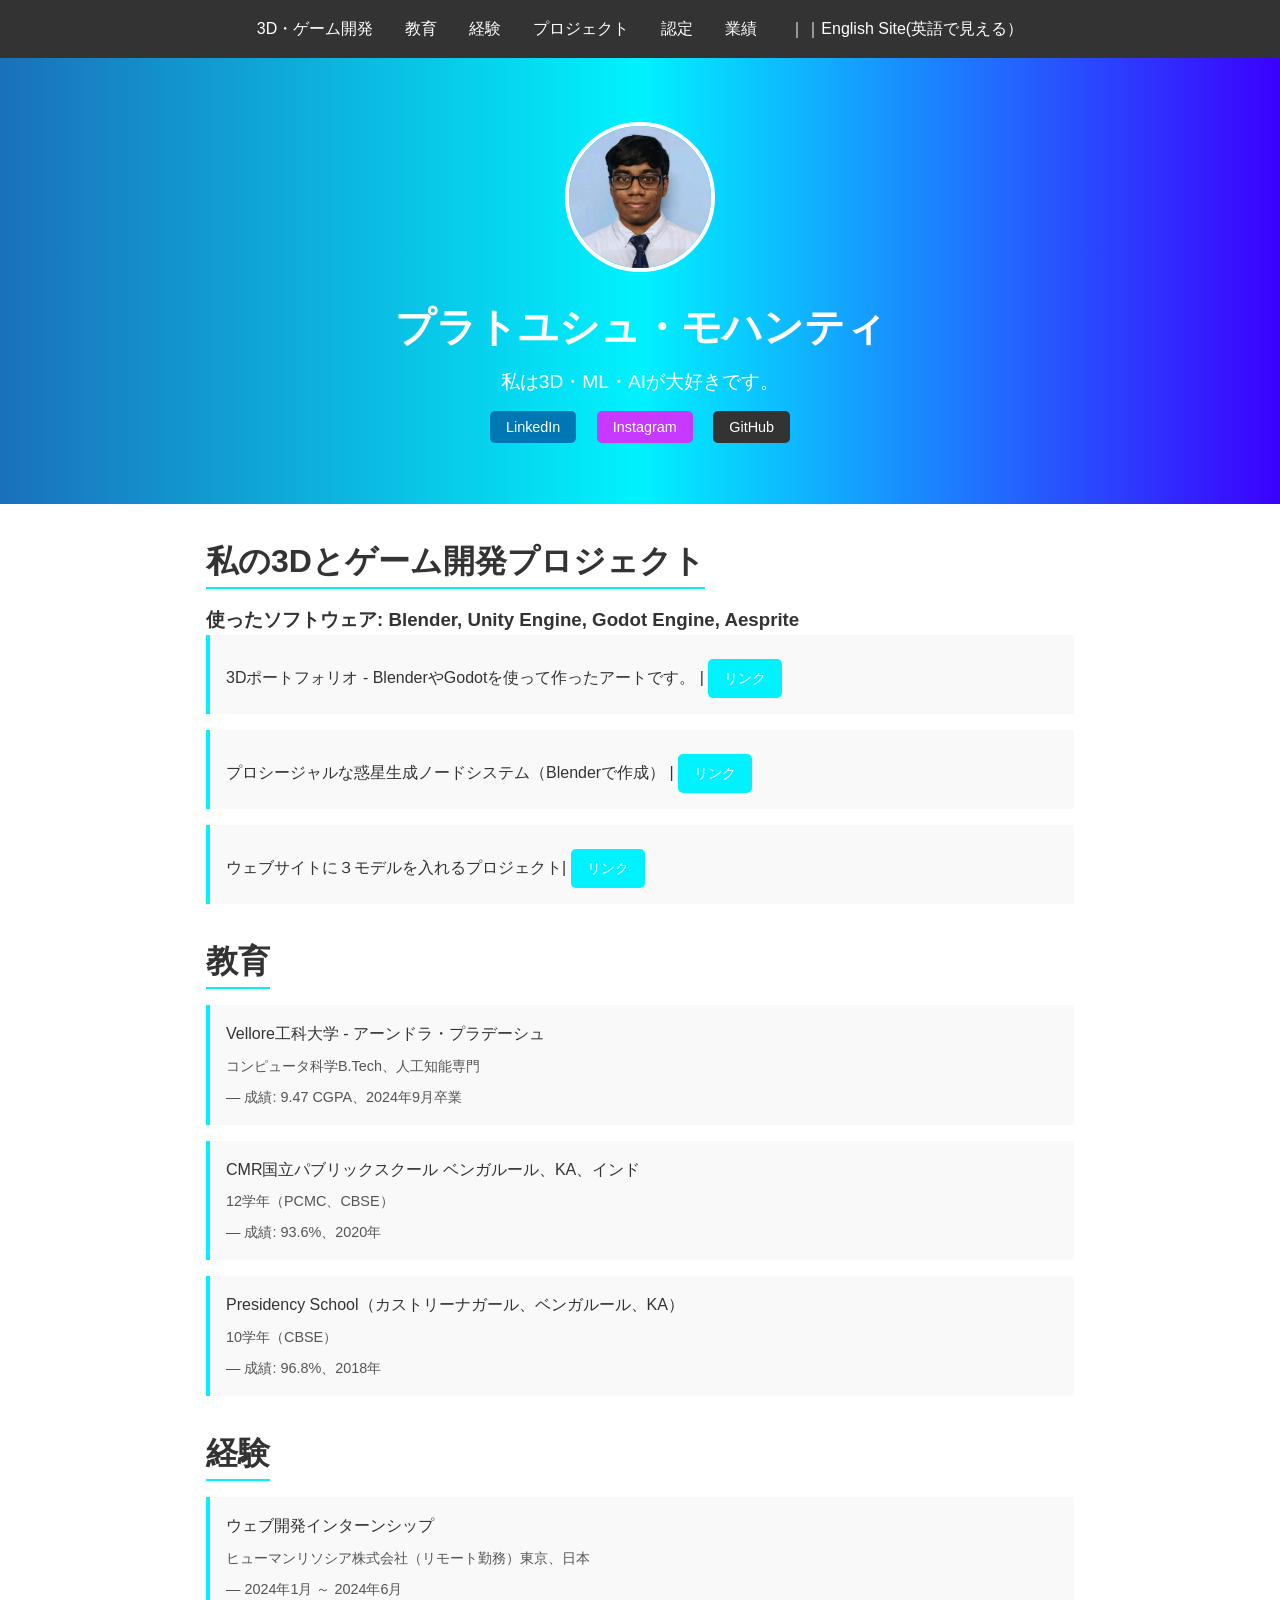
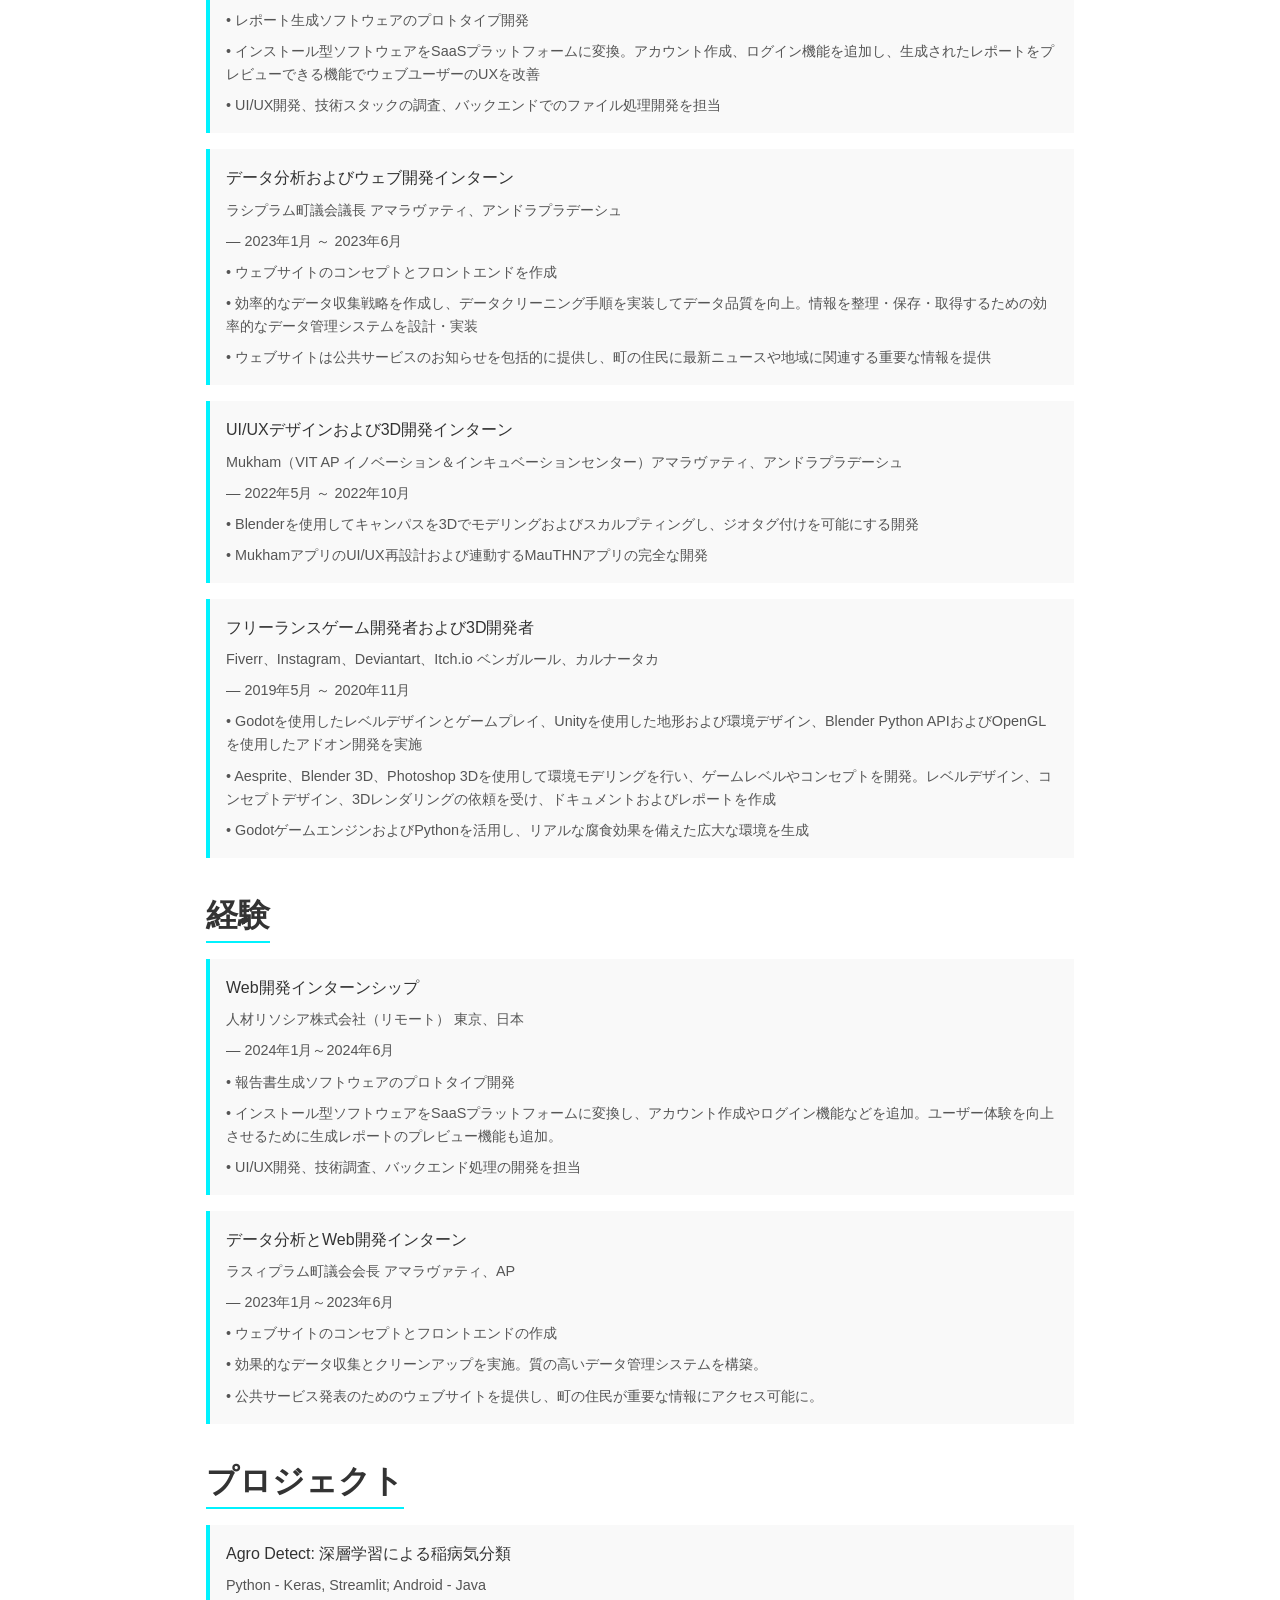
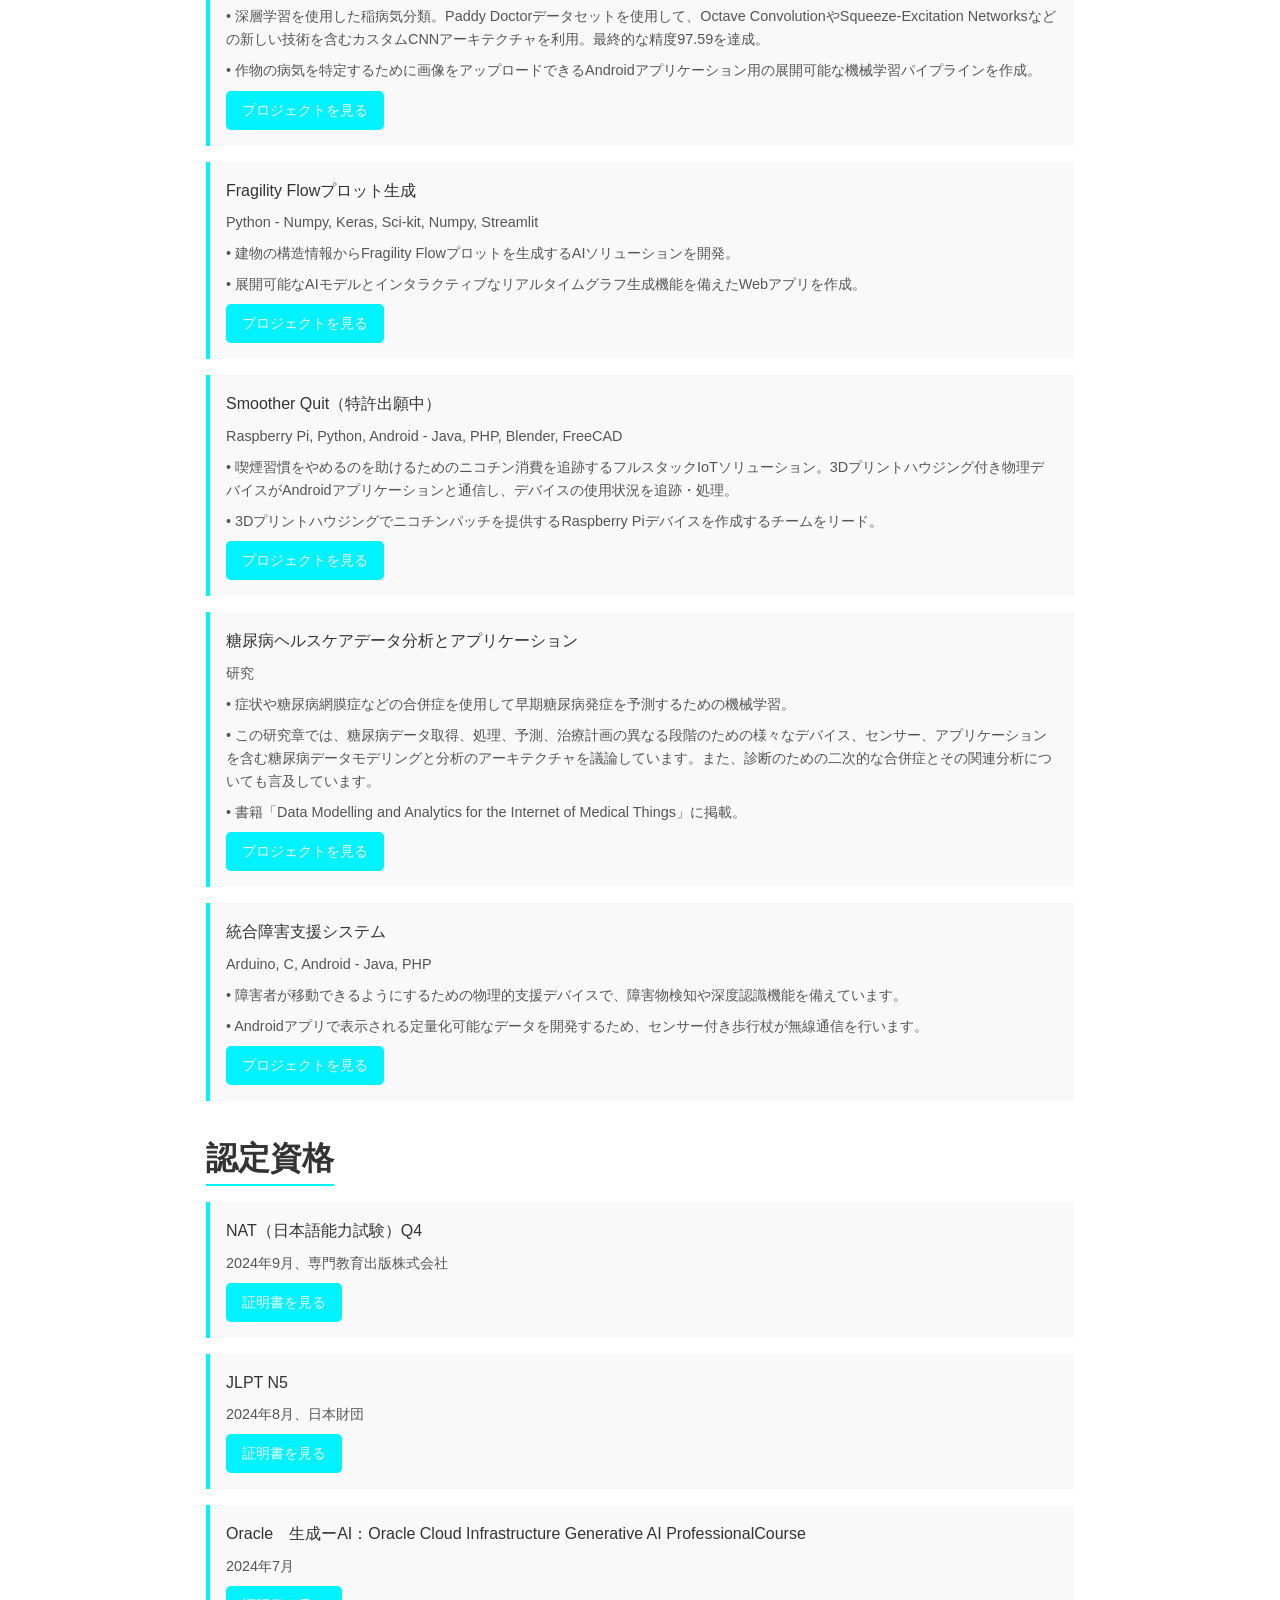
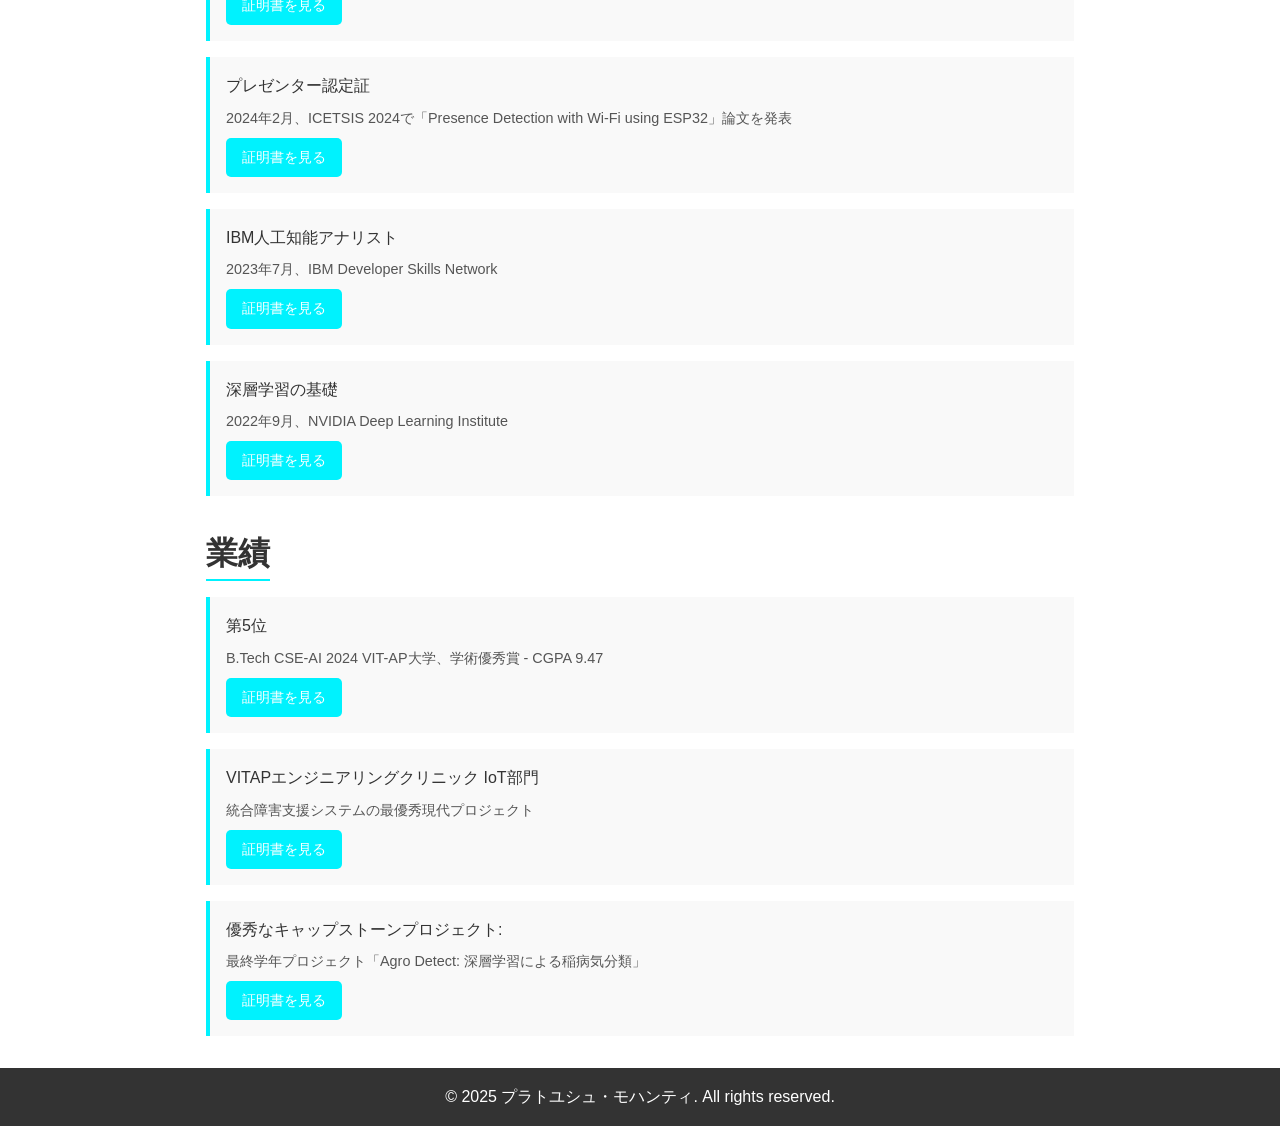
==== commit fc14abfc: "update　３JS" ====
--- a/profile_japanese.html
+++ b/profile_japanese.html
@@ -204,6 +204,10 @@
             <li>プロシージャルな惑星生成ノードシステム（Blenderで作成） |
                 <a href="http://github.com/pratyush532/3D-and-Blender/tree/main/Planet%20Creation" target="_blank"class="project-link">リンク</a>
             </li>
+            <li> ウェブサイトに３モデルを入れるプロジェクト|
+                <a href="https://64b0c57266aafd0008d6ff0e--preeminent-rolypoly-6833f5.netlify.app/" target="_blank"class="project-link">リンク</a>
+            </li>
+            
         </ul>
     </section>
 
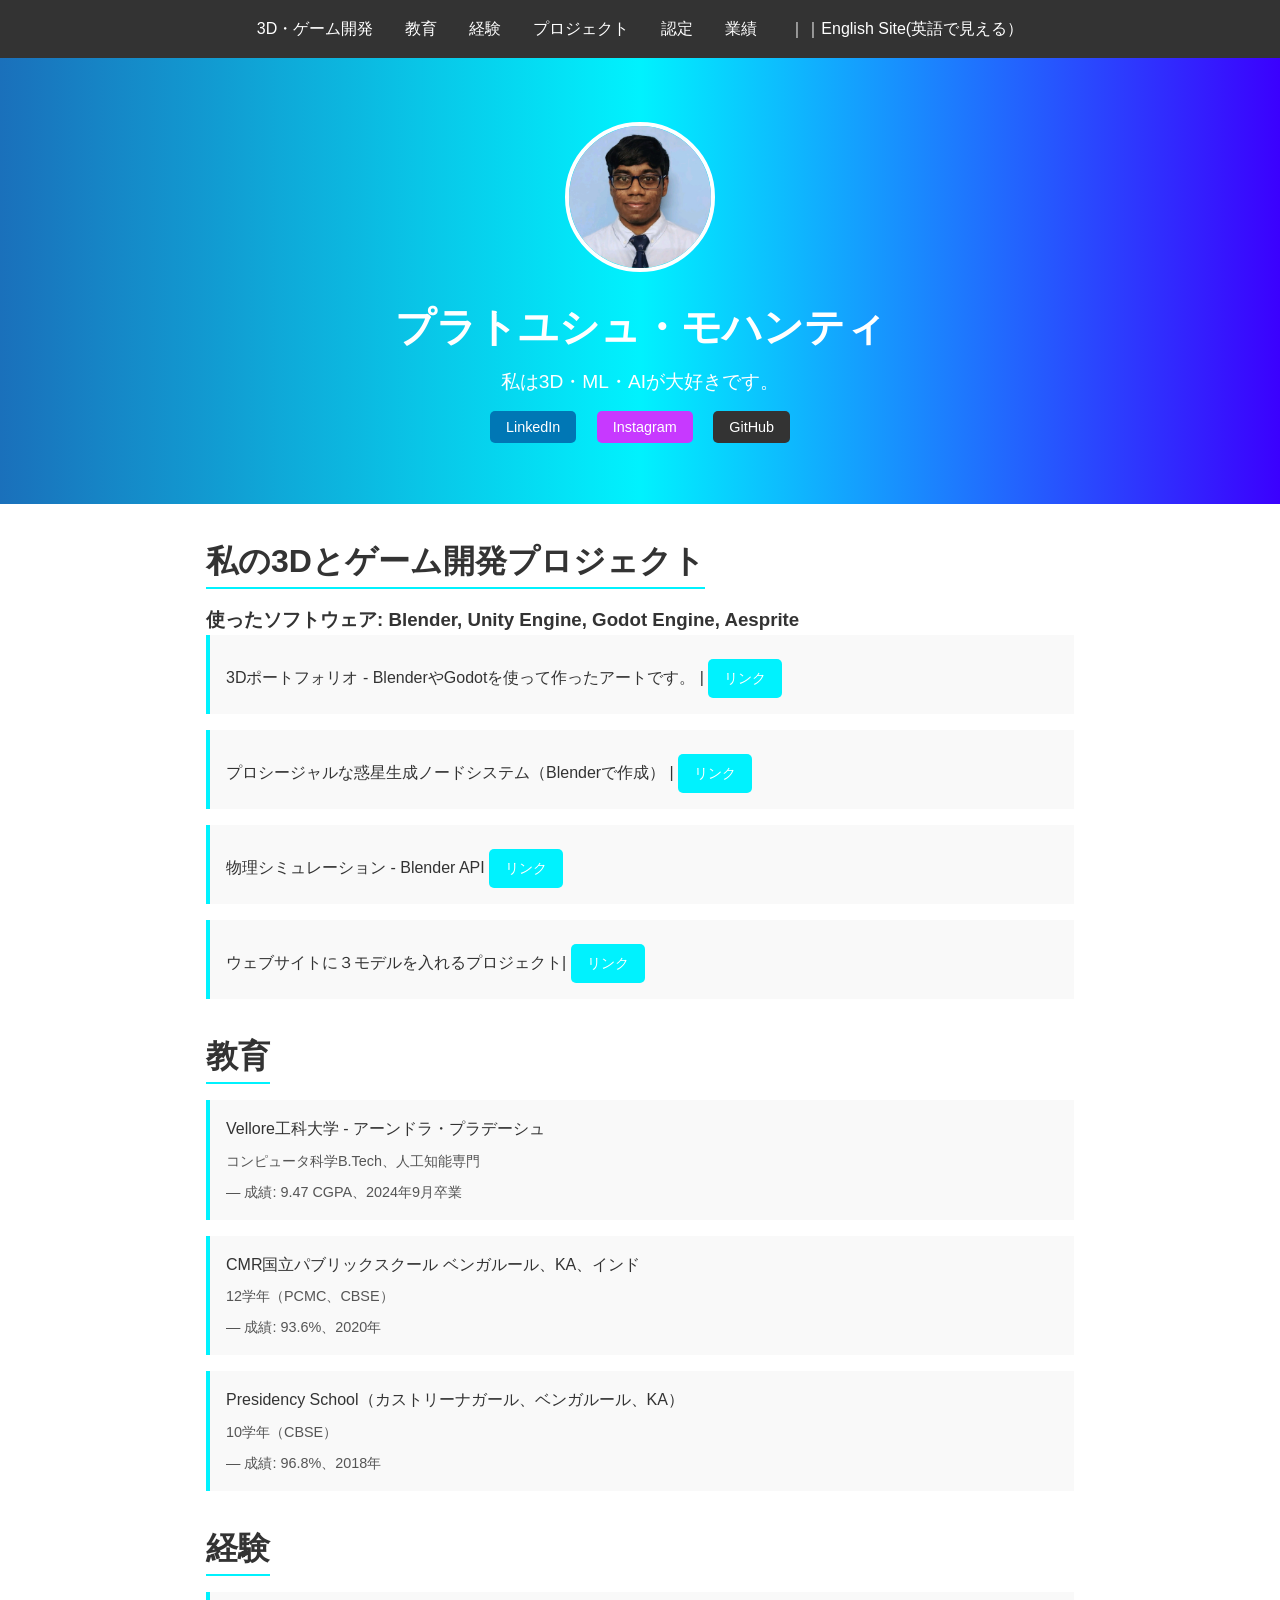
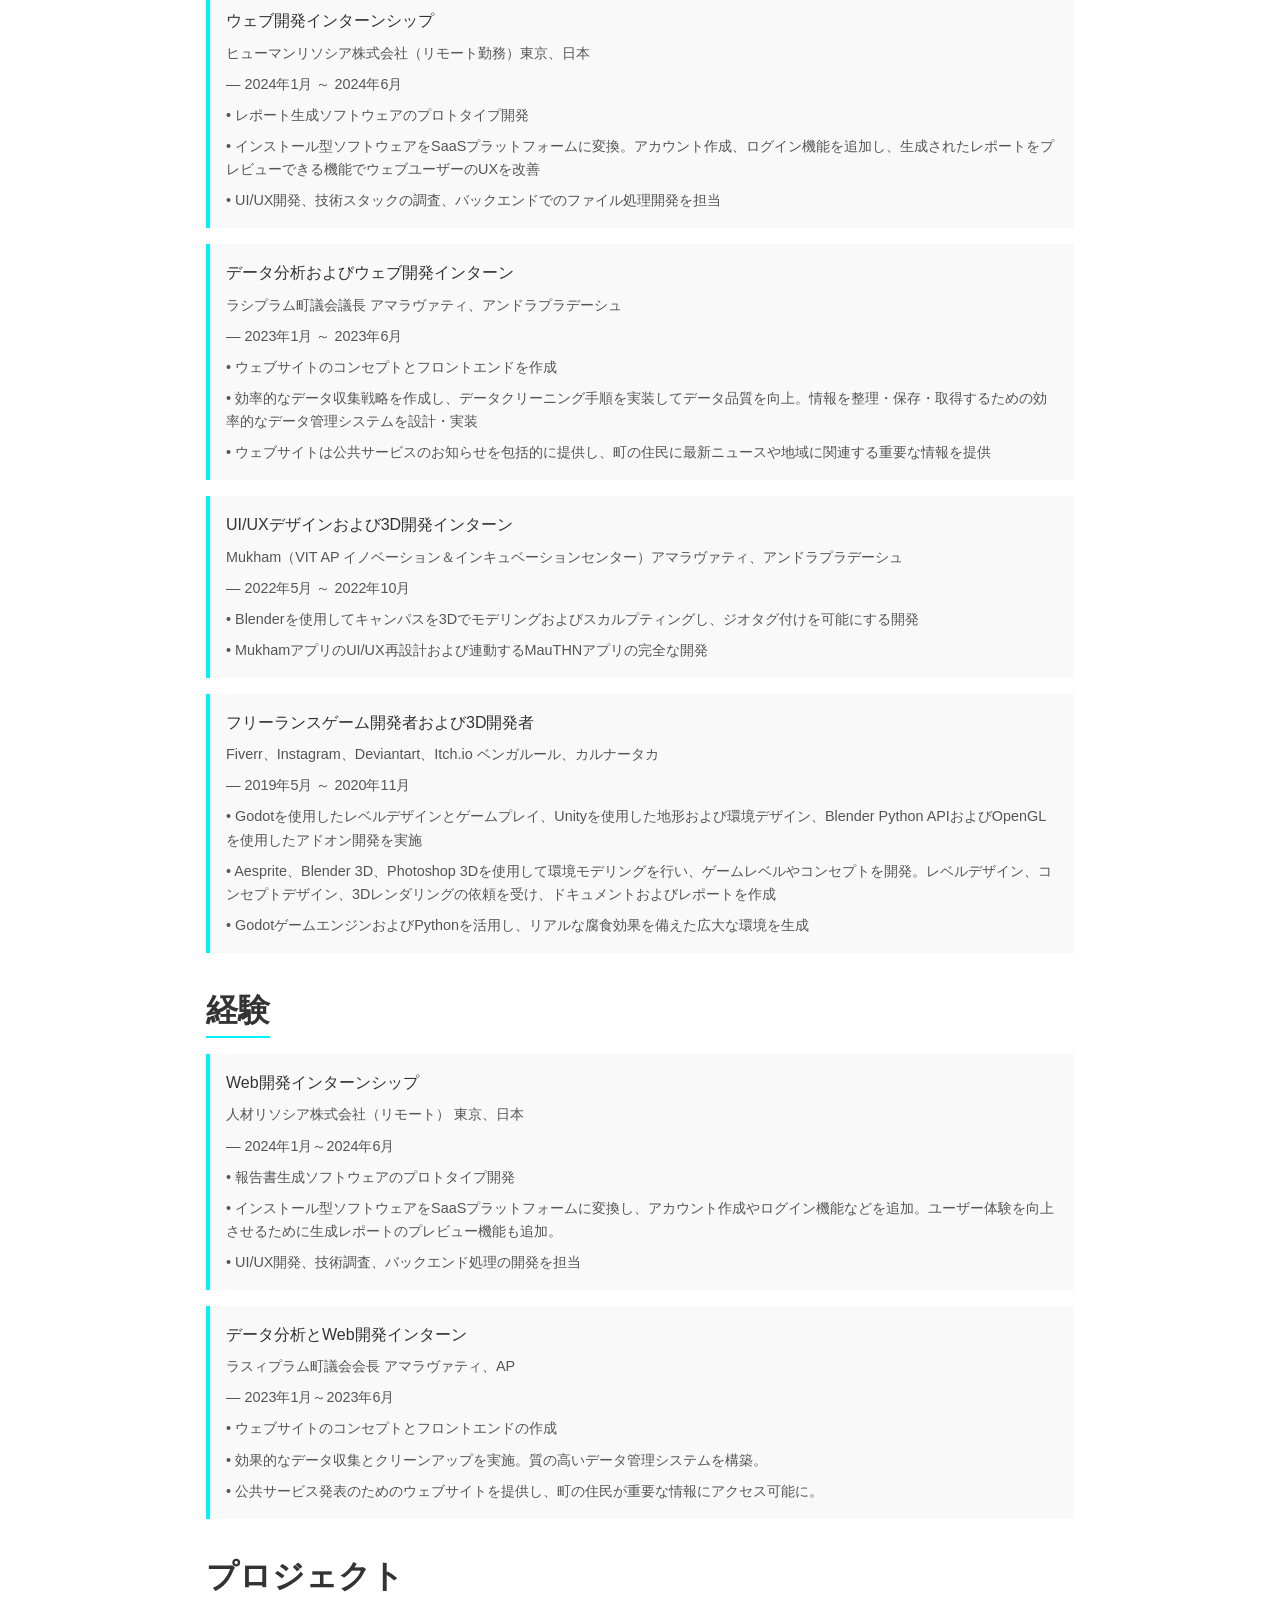
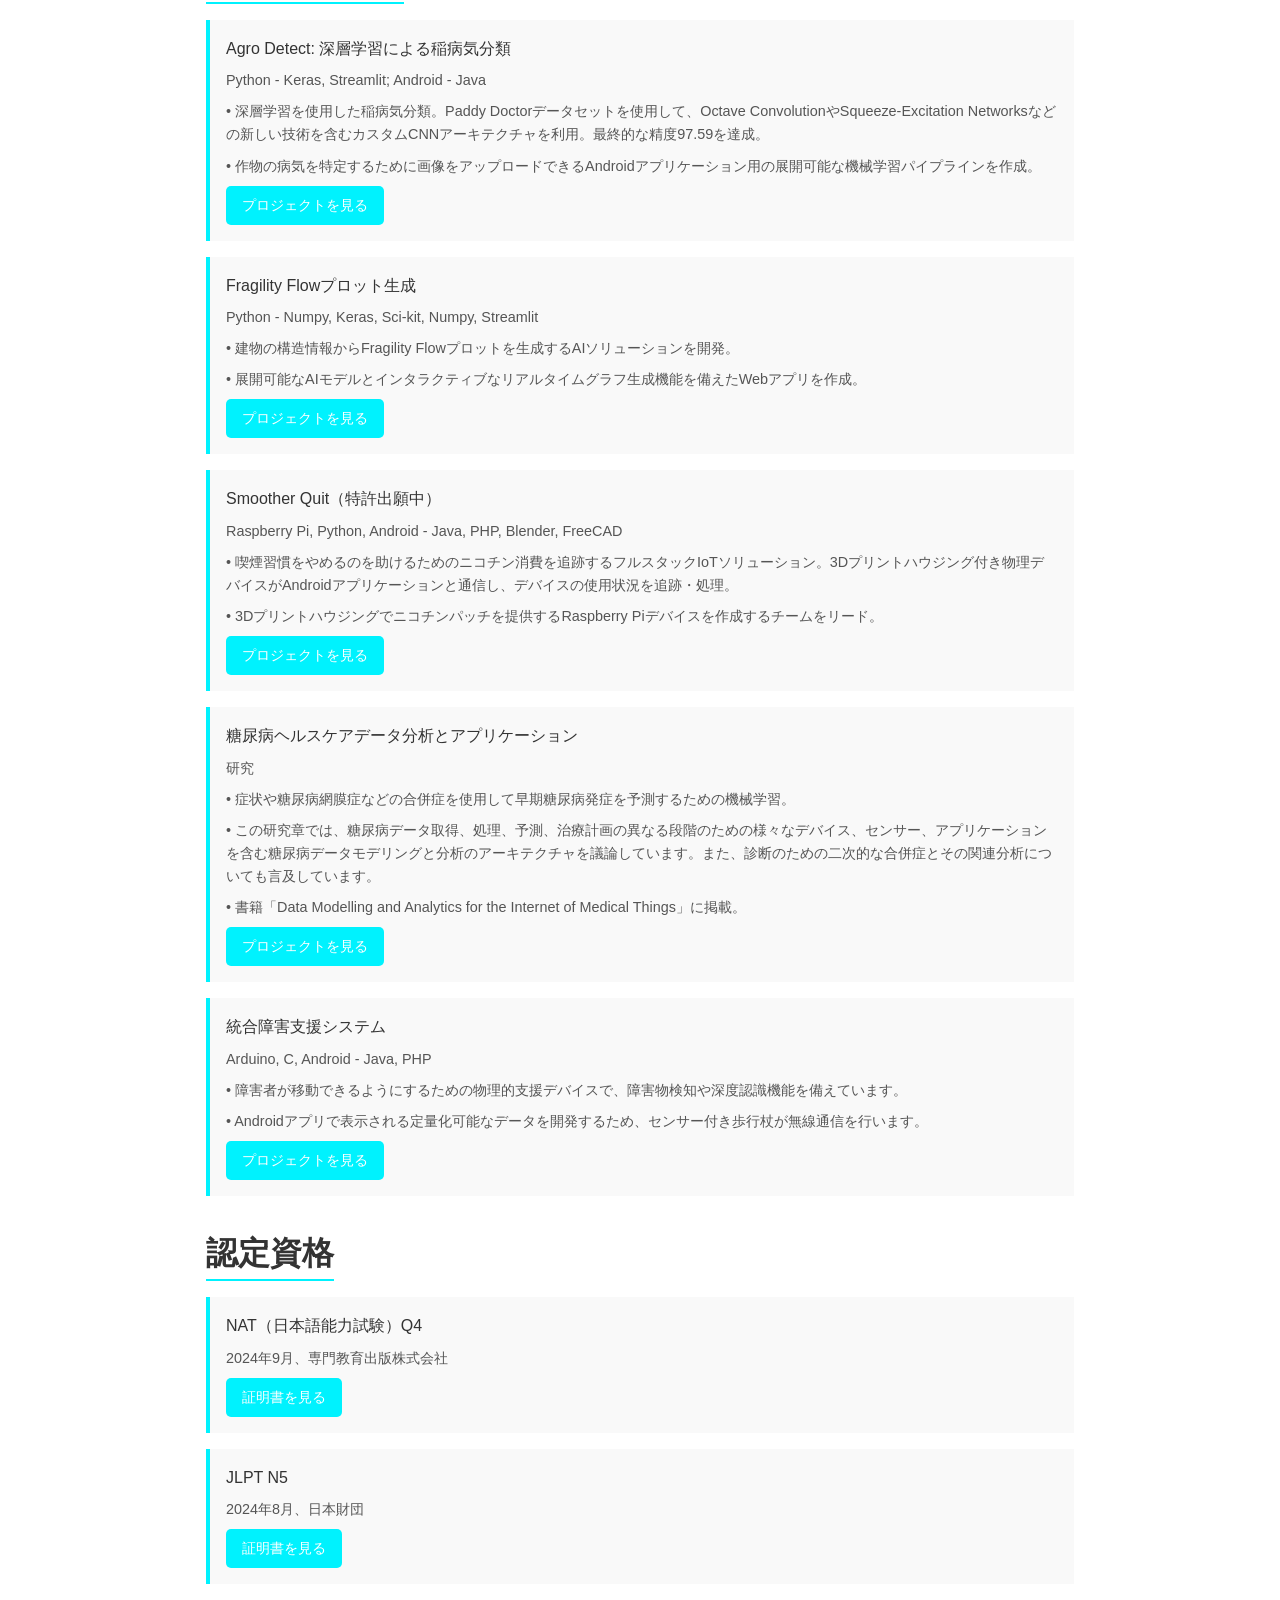
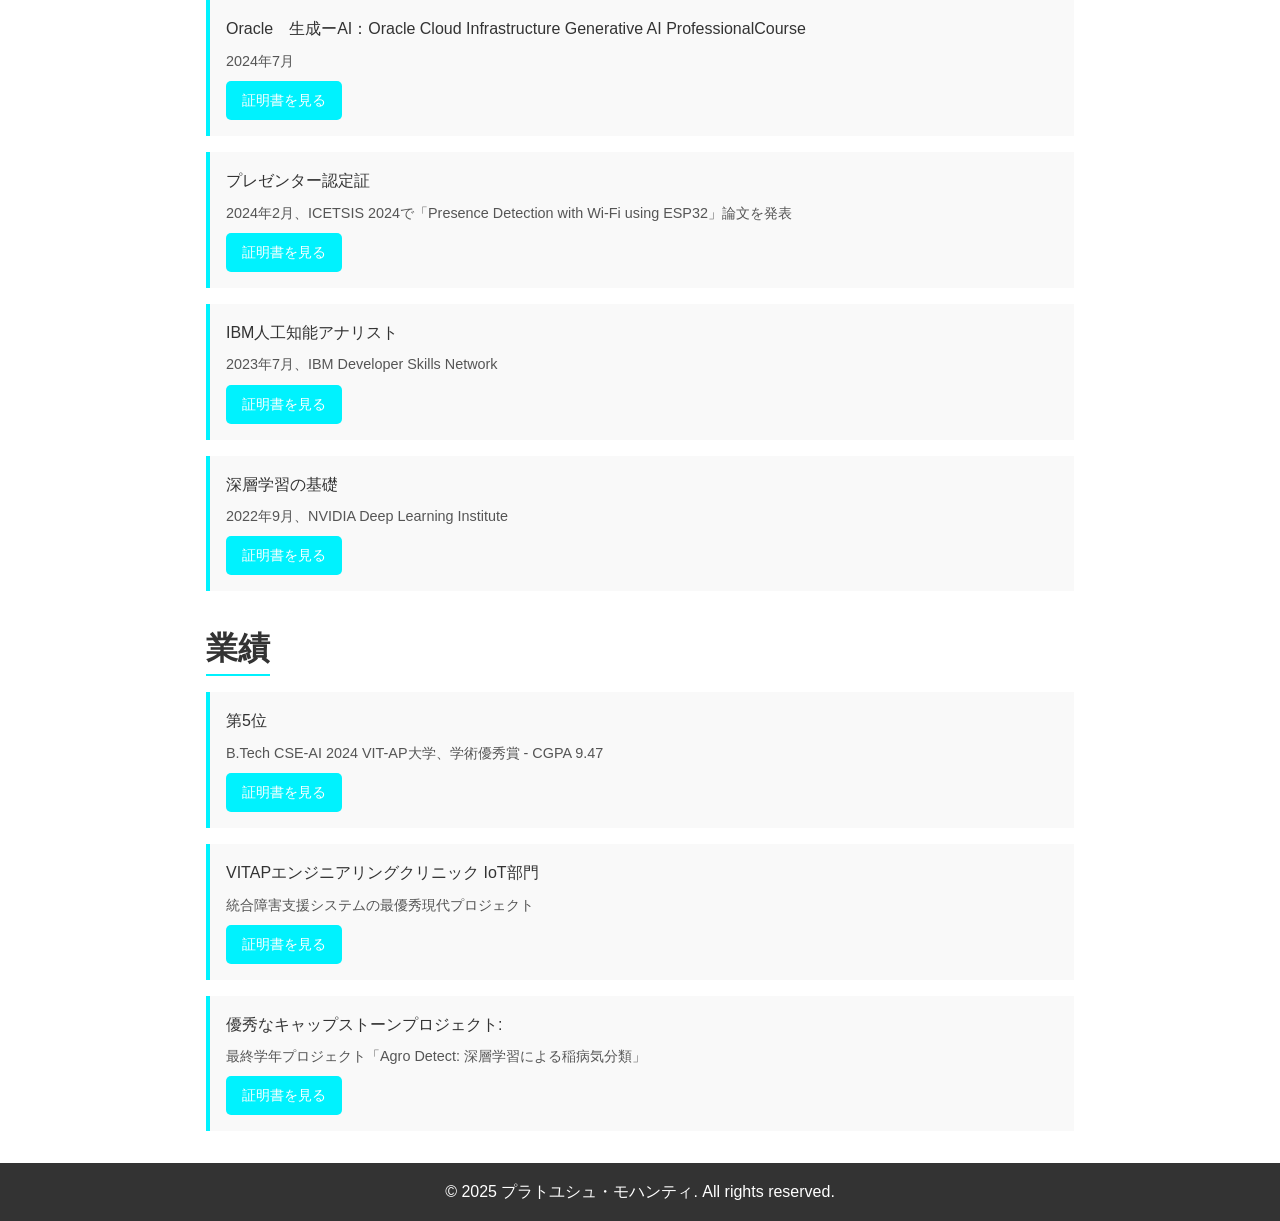
==== commit 62716842: "phy simulation" ====
--- a/profile_japanese.html
+++ b/profile_japanese.html
@@ -204,6 +204,9 @@
             <li>プロシージャルな惑星生成ノードシステム（Blenderで作成） |
                 <a href="http://github.com/pratyush532/3D-and-Blender/tree/main/Planet%20Creation" target="_blank"class="project-link">リンク</a>
             </li>
+            <li> 物理シミュレーション - Blender API
+                <a href="https://www.linkedin.com/posts/pratyush-mohanty-8161b9222_python-apitesting-blender3d-activity-7043952169170976768-cuwx?utm_source=social_share_send&utm_medium=member_desktop_web/" target="_blank"class="project-link">リンク</a>
+            </li>
             <li> ウェブサイトに３モデルを入れるプロジェクト|
                 <a href="https://64b0c57266aafd0008d6ff0e--preeminent-rolypoly-6833f5.netlify.app/" target="_blank"class="project-link">リンク</a>
             </li>
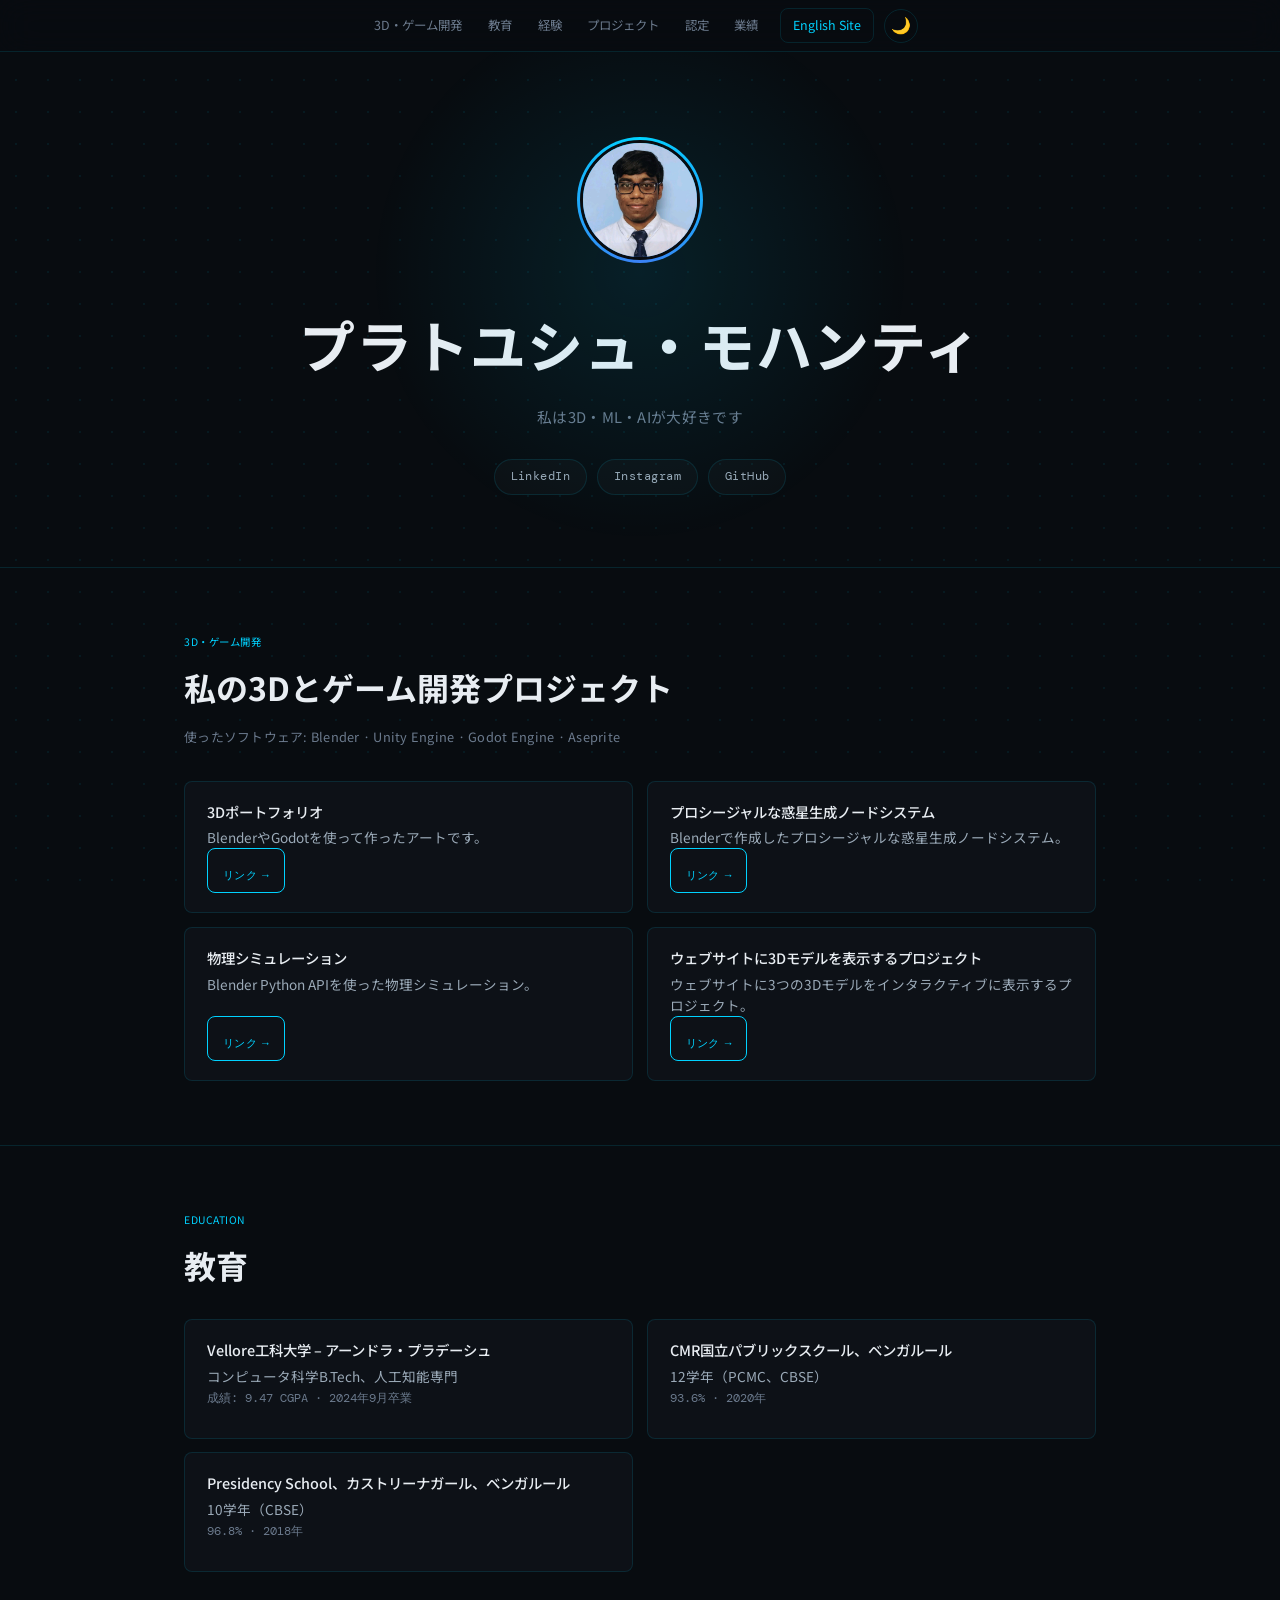
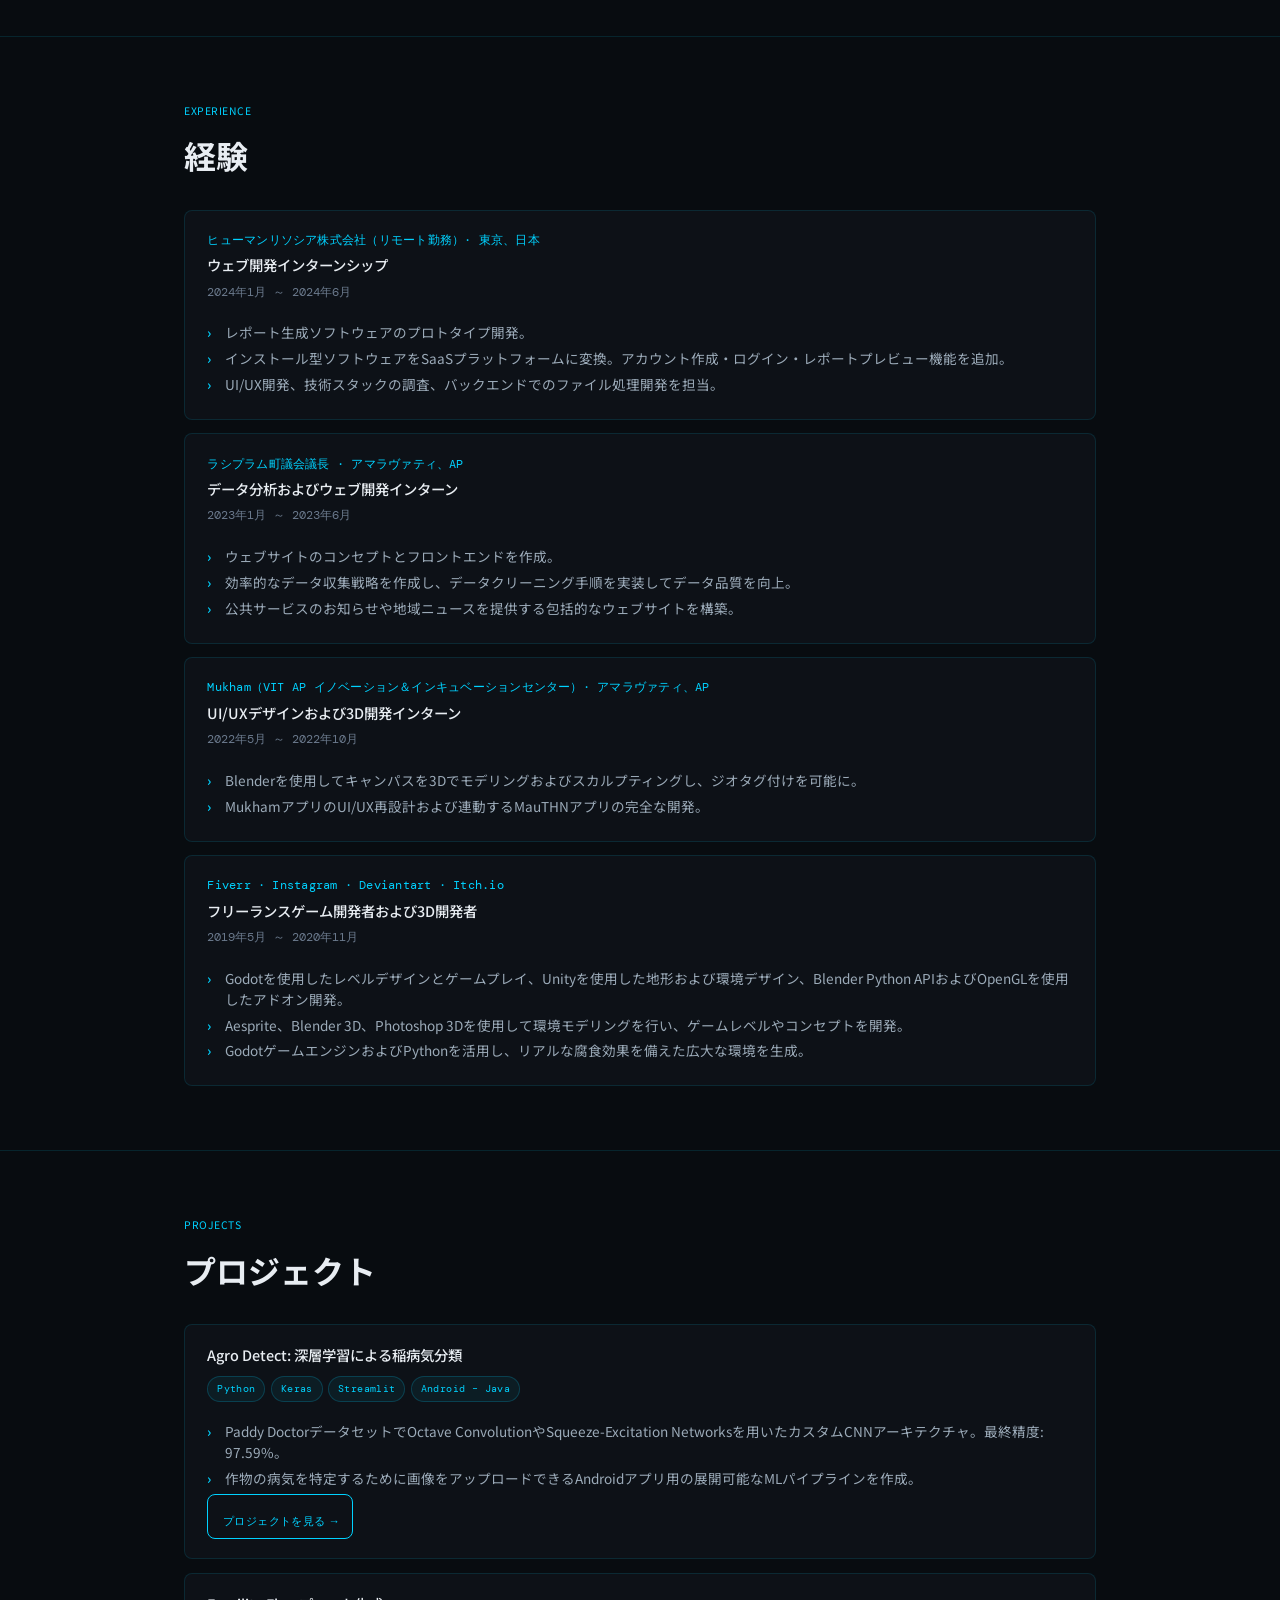
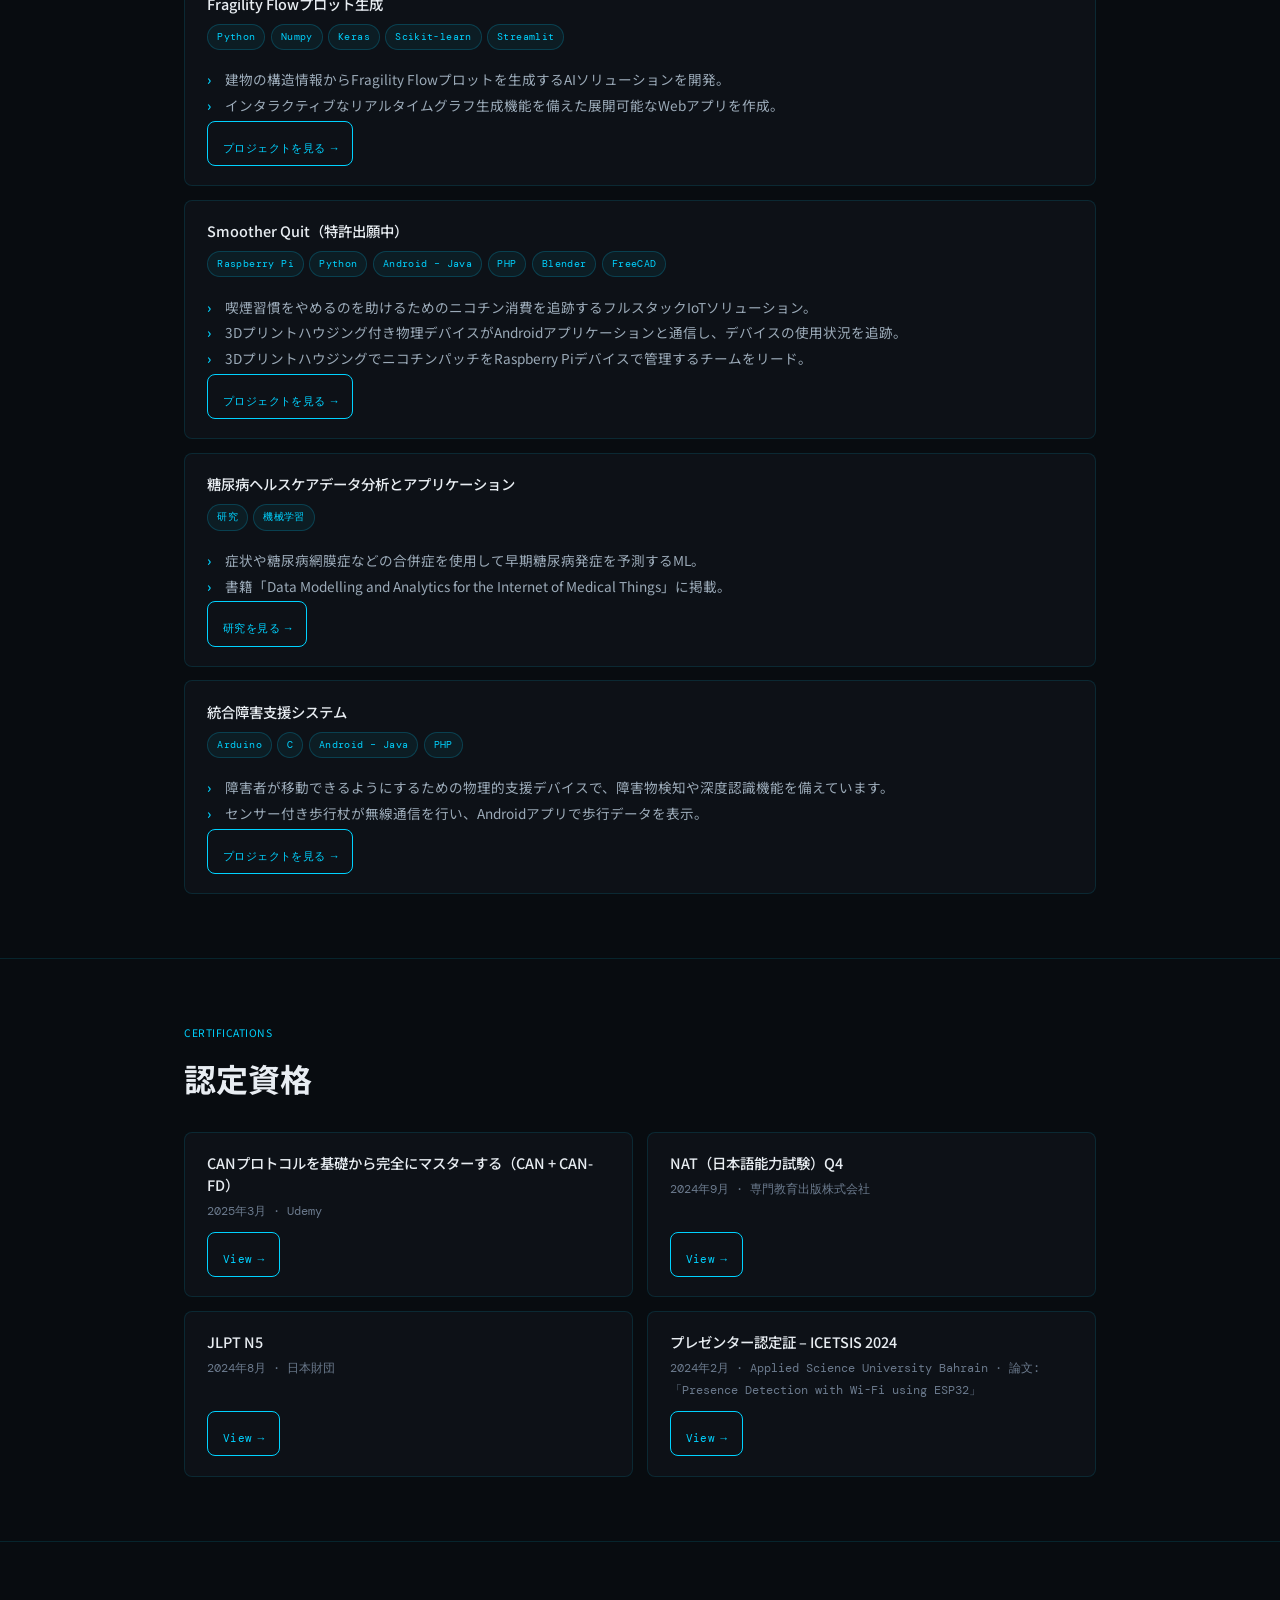
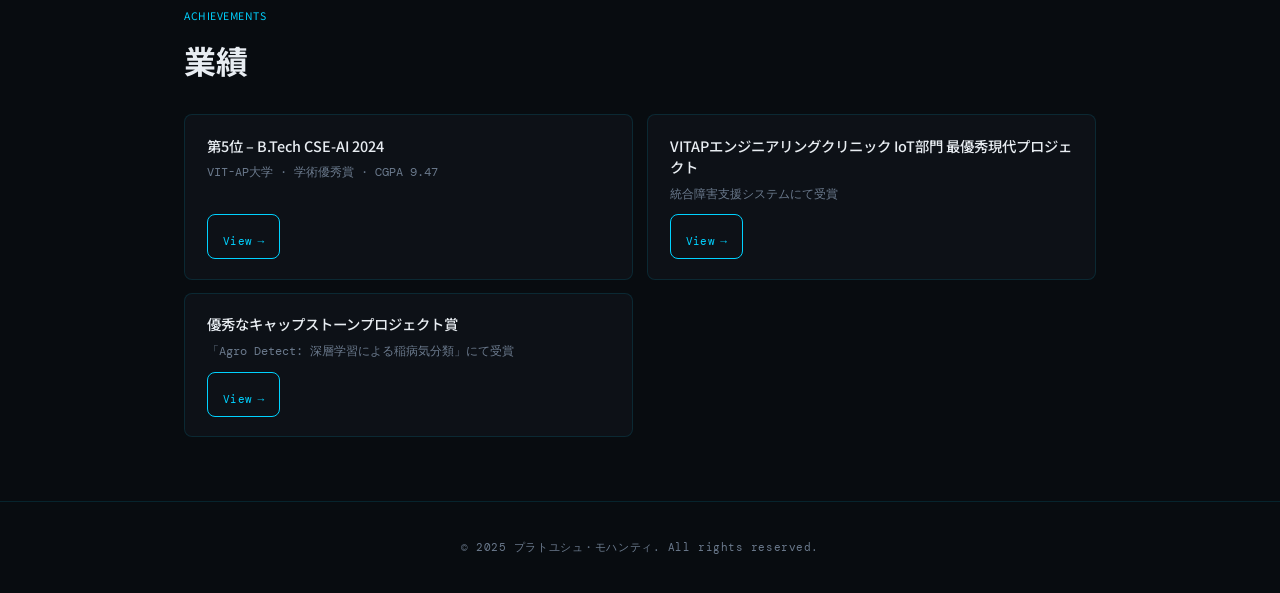
==== commit 08de30ae: "improvemtn to UI updating link. certifications day/night mode button" ====
--- a/profile_japanese.html
+++ b/profile_japanese.html
@@ -1,379 +1,20 @@
 <!DOCTYPE html>
-<html lang="en">
+<html lang="ja">
 <head>
-    <meta charset="UTF-8">
-    <meta name="viewport" content="width=device-width, initial-scale=1.0">
-    <title>Pratyush Mohanty Profile</title>
-    <style>
-        * {
-            margin: 0;
-            padding: 0;
-            box-sizing: border-box;
-        }
+  <meta charset="UTF-8">
+  <meta name="viewport" content="width=device-width, initial-scale=1.0">
+  <title>プラトユシュ・モハンティ — ポートフォリオ</title>
+  <meta name="description" content="プラトユシュ・モハンティのポートフォリオ — 3D・ML・AIエンジニア">
+  <link rel="stylesheet" href="style.css">
+</head>
+<body>
+  <nav id="nav"></nav>
+  <header id="header"></header>
+  <main id="main"></main>
+  <footer id="footer"></footer>
 
-        body {
-            font-family: Arial, sans-serif;
-            line-height: 1.6;
-            color: #333;
-            animation: fadeIn 1s ease-in-out;
-        }
-
-        @keyframes fadeIn {
-            from {
-                opacity: 0;
-            }
-            to {
-                opacity: 1;
-            }
-        }
-
-        nav {
-            background: #333;
-            color: white;
-            display: flex;
-            justify-content: center;
-            padding: 1rem;
-            position: sticky;
-            top: 0;
-            z-index: 1000;
-        }
-
-        nav a {
-            color: white;
-            text-decoration: none;
-            margin: 0 1rem;
-            font-size: 1rem;
-            transition: color 0.3s;
-        }
-
-        nav a:hover {
-            color: #00f2fe;
-        }
-
-        header {
-            background: linear-gradient(to right, #1a70bb, #00f2fe, #3b00fe);
-            color: white;
-            text-align: center;
-            padding: 4rem 1rem; /* Increased vertical space */
-            animation: slideInFromTop 1s ease-in-out;
-        }
-
-        @keyframes slideInFromTop {
-            from {
-                transform: translateY(-50px);
-                opacity: 0;
-            }
-            to {
-                transform: translateY(0);
-                opacity: 1;
-            }
-        }
-
-        header img {
-            width: 150px;
-            height: 150px;
-            border-radius: 50%;
-            border: 4px solid white;
-            animation: zoomIn 1s ease-in-out;
-        }
-
-        @keyframes zoomIn {
-            from {
-                transform: scale(0.8);
-                opacity: 0;
-            }
-            to {
-                transform: scale(1);
-                opacity: 1;
-            }
-        }
-
-        header h1 {
-            margin: 1rem 0 0.5rem;
-            font-size: 2.5rem;
-        }
-
-        header p {
-            font-size: 1.2rem;
-        }
-
-        section {
-            max-width: 900px;
-            margin: 2rem auto;
-            padding: 0 1rem;
-            animation: fadeInUp 1.5s ease-in-out;
-        }
-
-        @keyframes fadeInUp {
-            from {
-                transform: translateY(20px);
-                opacity: 0;
-            }
-            to {
-                transform: translateY(0);
-                opacity: 1;
-            }
-        }
-
-        section h2 {
-            margin-bottom: 1rem;
-            font-size: 2rem;
-            border-bottom: 2px solid #00f2fe;
-            display: inline-block;
-        }
-
-        section ul {
-            list-style: none;
-            padding: 0;
-        }
-
-        section ul li {
-            background: #f9f9f9;
-            margin-bottom: 1rem;
-            padding: 1rem;
-            border-left: 4px solid #00f2fe;
-        }
-
-        .project-details {
-            margin-top: 0.5rem;
-            font-size: 0.9rem;
-            color: #555;
-        }
-
-        .project-link {
-            display: inline-block;
-            margin-top: 0.5rem;
-            padding: 0.5rem 1rem;
-            background: #00f2fe;
-            color: white;
-            text-decoration: none;
-            border-radius: 5px;
-            font-size: 0.9rem;
-        }
-
-        footer {
-            text-align: center;
-            padding: 1rem;
-            background: #333;
-            color: white;
-            margin-top: 2rem;
-            animation: fadeIn 1.5s ease-in-out;
-        }
-
-        @media (max-width: 600px) {
-            header h1 {
-                font-size: 2rem;
-            }
-
-            header p {
-                font-size: 1rem;
-            }
-        }
-    </style>
-</head>
-
-<body>
-    <nav>
-        <a href="#3d-and-game-dev">3D・ゲーム開発</a>
-        <a href="#education">教育</a>
-        <a href="#experience">経験</a>
-        <a href="#projects">プロジェクト</a>
-        <a href="#certifications">認定</a>
-        <a href="#ach">業績</a>
-        <a href="index.html">｜｜English Site(英語で見える）</a>
-    </nav>
-
-    <header>
-        <img src="1682097621086.jpeg" alt="あなたの写真">
-        <h1>プラトユシュ・モハンティ</h1>
-        <p>私は3D・ML・AIが大好きです。</p>
-        <div style="margin-top: 1rem;">
-            <a href="https://www.linkedin.com/in/pratyush-mohanty-8161b9222" target="_blank" style="text-decoration: none; margin: 0 0.5rem; padding: 0.5rem 1rem; background: #0077b5; color: white; border-radius: 5px; font-size: 0.9rem;">LinkedIn</a>
-            <a href="https://www.instagram.com/kitsunefreya/" target="_blank" style="text-decoration: none; margin: 0 0.5rem; padding: 0.5rem 1rem; background:  #c739ff; color: white; border-radius: 5px; font-size: 0.9rem;">Instagram</a>
-            <a href="https://github.com/pratyush532" target="_blank" style="text-decoration: none; margin: 0 0.5rem; padding: 0.5rem 1rem; background: #333; color: white; border-radius: 5px; font-size: 0.9rem;">GitHub</a>
-        </div>
-    </header>
-
-    <section id="3d-and-game-dev">
-        <h2>私の3Dとゲーム開発プロジェクト</h2>
-        <h3>使ったソフトウェア: Blender, Unity Engine, Godot Engine, Aesprite</h3>
-        <ul>
-            <li>3Dポートフォリオ - BlenderやGodotを使って作ったアートです。 |
-                <a href="https://www.instagram.com/kitsunefreya/" target="_blank"class="project-link">リンク</a>
-            </li>
-            <li>プロシージャルな惑星生成ノードシステム（Blenderで作成） |
-                <a href="http://github.com/pratyush532/3D-and-Blender/tree/main/Planet%20Creation" target="_blank"class="project-link">リンク</a>
-            </li>
-            <li> 物理シミュレーション - Blender API
-                <a href="https://www.linkedin.com/posts/pratyush-mohanty-8161b9222_python-apitesting-blender3d-activity-7043952169170976768-cuwx?utm_source=social_share_send&utm_medium=member_desktop_web/" target="_blank"class="project-link">リンク</a>
-            </li>
-            <li> ウェブサイトに３モデルを入れるプロジェクト|
-                <a href="https://64b0c57266aafd0008d6ff0e--preeminent-rolypoly-6833f5.netlify.app/" target="_blank"class="project-link">リンク</a>
-            </li>
-            
-        </ul>
-    </section>
-
-    <section id="education">
-        <h2>教育</h2>
-        <ul>
-            <li>Vellore工科大学 - アーンドラ・プラデーシュ
-                <p class="project-details">コンピュータ科学B.Tech、人工知能専門</p>
-                <p class="project-details">— 成績: 9.47 CGPA、2024年9月卒業</p>
-            </li>
-            <li>CMR国立パブリックスクール ベンガルール、KA、インド
-                <p class="project-details">12学年（PCMC、CBSE）</p>
-                <p class="project-details">— 成績: 93.6%、2020年</p>
-            </li>
-            <li>Presidency School（カストリーナガール、ベンガルール、KA）
-                <p class="project-details">10学年（CBSE）</p>
-                <p class="project-details">— 成績: 96.8%、2018年</p>
-            </li>
-        </ul>
-    </section>
-
-    <section id="experience">
-        <h2>経験</h2>
-        <ul>
-            <li>ウェブ開発インターンシップ
-                <p class="project-details">ヒューマンリソシア株式会社（リモート勤務）東京、日本</p>
-                <p class="project-details">— 2024年1月 ～ 2024年6月</p>
-                <p class="project-details">• レポート生成ソフトウェアのプロトタイプ開発</p>
-                <p class="project-details">• インストール型ソフトウェアをSaaSプラットフォームに変換。アカウント作成、ログイン機能を追加し、生成されたレポートをプレビューできる機能でウェブユーザーのUXを改善</p>
-                <p class="project-details">• UI/UX開発、技術スタックの調査、バックエンドでのファイル処理開発を担当</p>
-            </li>
-            <li>データ分析およびウェブ開発インターン
-                <p class="project-details">ラシプラム町議会議長 アマラヴァティ、アンドラプラデーシュ</p>
-                <p class="project-details">— 2023年1月 ～ 2023年6月</p>
-                <p class="project-details">• ウェブサイトのコンセプトとフロントエンドを作成</p>
-                <p class="project-details">• 効率的なデータ収集戦略を作成し、データクリーニング手順を実装してデータ品質を向上。情報を整理・保存・取得するための効率的なデータ管理システムを設計・実装</p>
-                <p class="project-details">• ウェブサイトは公共サービスのお知らせを包括的に提供し、町の住民に最新ニュースや地域に関連する重要な情報を提供</p>
-            </li>
-            <li>UI/UXデザインおよび3D開発インターン
-                <p class="project-details">Mukham（VIT AP イノベーション＆インキュベーションセンター）アマラヴァティ、アンドラプラデーシュ</p>
-                <p class="project-details">— 2022年5月 ～ 2022年10月</p>
-                <p class="project-details">• Blenderを使用してキャンパスを3Dでモデリングおよびスカルプティングし、ジオタグ付けを可能にする開発</p>
-                <p class="project-details">• MukhamアプリのUI/UX再設計および連動するMauTHNアプリの完全な開発</p>
-            </li>
-            <li>フリーランスゲーム開発者および3D開発者
-                <p class="project-details">Fiverr、Instagram、Deviantart、Itch.io ベンガルール、カルナータカ</p>
-                <p class="project-details">— 2019年5月 ～ 2020年11月</p>
-                <p class="project-details">• Godotを使用したレベルデザインとゲームプレイ、Unityを使用した地形および環境デザイン、Blender Python APIおよびOpenGLを使用したアドオン開発を実施</p>
-                <p class="project-details">• Aesprite、Blender 3D、Photoshop 3Dを使用して環境モデリングを行い、ゲームレベルやコンセプトを開発。レベルデザイン、コンセプトデザイン、3Dレンダリングの依頼を受け、ドキュメントおよびレポートを作成</p>
-                <p class="project-details">• GodotゲームエンジンおよびPythonを活用し、リアルな腐食効果を備えた広大な環境を生成</p>
-            </li>
-        </ul>
-    </section>
-    
-
-    <section id="experience">
-        <h2>経験</h2>
-        <ul>
-            <li>Web開発インターンシップ
-                <p class="project-details">人材リソシア株式会社（リモート） 東京、日本</p>
-                <p class="project-details">— 2024年1月～2024年6月</p>
-                <p class="project-details">• 報告書生成ソフトウェアのプロトタイプ開発</p>
-                <p class="project-details">• インストール型ソフトウェアをSaaSプラットフォームに変換し、アカウント作成やログイン機能などを追加。ユーザー体験を向上させるために生成レポートのプレビュー機能も追加。</p>
-                <p class="project-details">• UI/UX開発、技術調査、バックエンド処理の開発を担当</p>
-            </li>
-            <li>データ分析とWeb開発インターン
-                <p class="project-details">ラスィプラム町議会会長 アマラヴァティ、AP</p>
-                <p class="project-details">— 2023年1月～2023年6月</p>
-                <p class="project-details">• ウェブサイトのコンセプトとフロントエンドの作成</p>
-                <p class="project-details">• 効果的なデータ収集とクリーンアップを実施。質の高いデータ管理システムを構築。</p>
-                <p class="project-details">• 公共サービス発表のためのウェブサイトを提供し、町の住民が重要な情報にアクセス可能に。</p>
-            </li>
-        </ul>
-    </section>
-
-    <section id="projects">
-        <h2>プロジェクト</h2>
-        <ul>
-            <li>Agro Detect: 深層学習による稲病気分類
-                <p class="project-details">Python - Keras, Streamlit; Android - Java</p>
-                <p class="project-details">• 深層学習を使用した稲病気分類。Paddy Doctorデータセットを使用して、Octave ConvolutionやSqueeze-Excitation Networksなどの新しい技術を含むカスタムCNNアーキテクチャを利用。最終的な精度97.59を達成。</p>
-                <p class="project-details">• 作物の病気を特定するために画像をアップロードできるAndroidアプリケーション用の展開可能な機械学習パイプラインを作成。</p>
-                <a href="https://drive.google.com/file/d/15kMXunLikw8A-FVX4otFSD8Hl3kWgDMh/view?usp=drive_link" target="_blank" class="project-link">プロジェクトを見る</a>
-            </li>
-            <li>Fragility Flowプロット生成
-                <p class="project-details">Python - Numpy, Keras, Sci-kit, Numpy, Streamlit</p>
-                <p class="project-details">• 建物の構造情報からFragility Flowプロットを生成するAIソリューションを開発。</p>
-                <p class="project-details">• 展開可能なAIモデルとインタラクティブなリアルタイムグラフ生成機能を備えたWebアプリを作成。</p>
-                <a href="https://github.com/pratyush532" target="_blank" class="project-link">プロジェクトを見る</a>
-            </li>
-            <li>Smoother Quit（特許出願中）
-                <p class="project-details">Raspberry Pi, Python, Android - Java, PHP, Blender, FreeCAD</p>
-                <p class="project-details">• 喫煙習慣をやめるのを助けるためのニコチン消費を追跡するフルスタックIoTソリューション。3Dプリントハウジング付き物理デバイスがAndroidアプリケーションと通信し、デバイスの使用状況を追跡・処理。</p>
-                <p class="project-details">• 3Dプリントハウジングでニコチンパッチを提供するRaspberry Piデバイスを作成するチームをリード。</p>
-                <a href="https://github.com/pratyush532" target="_blank" class="project-link">プロジェクトを見る</a>
-            </li>
-            <li>糖尿病ヘルスケアデータ分析とアプリケーション
-                <p class="project-details">研究</p>
-                <p class="project-details">• 症状や糖尿病網膜症などの合併症を使用して早期糖尿病発症を予測するための機械学習。</p>
-                <p class="project-details">• この研究章では、糖尿病データ取得、処理、予測、治療計画の異なる段階のための様々なデバイス、センサー、アプリケーションを含む糖尿病データモデリングと分析のアーキテクチャを議論しています。また、診断のための二次的な合併症とその関連分析についても言及しています。</p>
-                <p class="project-details">• 書籍「Data Modelling and Analytics for the Internet of Medical Things」に掲載。</p>
-                <a href="https://scholar.google.com/citations?view_op=view_citation&hl=en&user=jbrS_tYAAAAJ&citation_for_view=jbrS_tYAAAAJ:u5HHmVD_uO8C" target="_blank" class="project-link">プロジェクトを見る</a>
-            </li>
-            <li>統合障害支援システム
-                <p class="project-details">Arduino, C, Android - Java, PHP</p>
-                <p class="project-details">• 障害者が移動できるようにするための物理的支援デバイスで、障害物検知や深度認識機能を備えています。</p>
-                <p class="project-details">• Androidアプリで表示される定量化可能なデータを開発するため、センサー付き歩行杖が無線通信を行います。</p>
-                <a href="https://drive.google.com/file/d/1Ll2frNCsTUrgBPxdlAU0DEuTQiFP1XWM/view?usp=drive_link" target="_blank" class="project-link">プロジェクトを見る</a>
-            </li>
-        </ul>
-    </section>
-    
-    <section id="certifications">
-        <h2>認定資格</h2>
-        <ul>
-            <li>NAT（日本語能力試験）Q4
-                <p class="project-details">2024年9月、専門教育出版株式会社</p>
-                <a href="https://drive.google.com/file/d/1cf3PMImbRjtiVixjs5hL8KotTaM4rHgr/view?usp=sharing" target="_blank" class="project-link">証明書を見る</a>
-            </li>
-            <li>JLPT N5
-                <p class="project-details">2024年8月、日本財団</p>
-                <a href="https://drive.google.com/file/d/1XkGwWab65sm6gIsFrCqhguL6OPM_JEQa/view?usp=sharing" target="_blank" class="project-link">証明書を見る</a>
-            </li>
-            <li>Oracle　生成ーAI：Oracle Cloud Infrastructure Generative AI ProfessionalCourse
-                <p class="project-details">2024年7月</p>
-                <a href="https://drive.google.com/file/d/1jsJ4CqMhItAnwD-a_Mw0V_6bk_eOzpX4/view?usp=drive_link" target="_blank" class="project-link">証明書を見る</a>
-            </li>
-            <li>プレゼンター認定証
-                <p class="project-details">2024年2月、ICETSIS 2024で「Presence Detection with Wi-Fi using ESP32」論文を発表</p>
-                <a href="https://www.linkedin.com/feed/update/urn:li:activity:7160282252805869568/" target="_blank" class="project-link">証明書を見る</a>
-            </li>
-            <li>IBM人工知能アナリスト
-                <p class="project-details">2023年7月、IBM Developer Skills Network</p>
-                <a href="https://courses.ibmcep.cognitiveclass.ai/certificates/b496c3da890f4dfa9c53f7fb9fd32521" target="_blank" class="project-link">証明書を見る</a>
-            </li>
-            <li>深層学習の基礎
-                <p class="project-details">2022年9月、NVIDIA Deep Learning Institute</p>
-                <a href="https://courses.nvidia.com/certificates/ae21b59f8ac54bacac5221c3ab77f13a/" target="_blank" class="project-link">証明書を見る</a>
-            </li>
-        </ul>
-    </section>
-    
-    <section id="ach">
-        <h2>業績</h2>
-        <ul>
-            <li>第5位
-                <p class="project-details">B.Tech CSE-AI 2024 VIT-AP大学、学術優秀賞 - CGPA 9.47</p>
-                <a href="https://drive.google.com/file/d/1JUqG6DID4MT_kL0zdQEv--m56U5IrCxj/view?usp=drive_link" target="_blank" class="project-link">証明書を見る</a>
-            </li>
-            <li>VITAPエンジニアリングクリニック IoT部門
-                <p class="project-details">統合障害支援システムの最優秀現代プロジェクト</p>
-                <a href="https://www.linkedin.com/posts/pratyush-mohanty-8161b9222_team-androidapp-engineeringdesign-activity-7024057892177674240-6E8l?utm_source=social_share_send&utm_medium=member_desktop_web" target="_blank" class="project-link">証明書を見る</a>
-            </li>
-            <li>優秀なキャップストーンプロジェクト:
-                <p class="project-details">最終学年プロジェクト「Agro Detect: 深層学習による稲病気分類」</p>
-                <a href="https://drive.google.com/file/d/123FNu-pcuJvU6n-fU72irf1M472Lznz1/view?usp=drive_link" target="_blank" class="project-link">証明書を見る</a>
-            </li>
-        </ul>
-    </section>
-    
-
-    <footer>
-        <p>&copy; 2025 プラトユシュ・モハンティ. All rights reserved.</p>
-    </footer>
+  <script src="content.js"></script>
+  <script src="renderer.js"></script>
+  <script>render('ja');</script>
 </body>
-</html>
+</html>
--- a/style.css
+++ b/style.css
@@ -0,0 +1,431 @@
+@import url('https://fonts.googleapis.com/css2?family=Syne:wght@400;600;700;800&family=DM+Mono:wght@300;400&family=DM+Sans:ital,wght@0,300;0,400;0,500;1,300&family=Noto+Sans+JP:wght@300;400;500;700&display=swap');
+
+/* ─── Dark theme (default) ──────────────────────────── */
+:root {
+  --bg:          #080c10;
+  --bg2:         #0d1117;
+  --nav-bg:      rgba(8,12,16,0.88);
+  --border:      rgba(0, 210, 255, 0.12);
+  --accent:      #00d2ff;
+  --accent-glow: rgba(0, 210, 255, 0.15);
+  --text:        #e8edf2;
+  --text-muted:  #6b7a8d;
+  --text-dim:    #9baab8;
+  --dot-color:   rgba(0,210,255,0.07);
+  --shadow:      rgba(0,210,255,0.07);
+  --font-display: 'Syne', sans-serif;
+  --font-body:    'DM Sans', 'Noto Sans JP', sans-serif;
+  --font-mono:    'DM Mono', monospace;
+  --radius:      8px;
+  --ease:        0.25s cubic-bezier(0.4, 0, 0.2, 1);
+}
+
+/* ─── Light theme ───────────────────────────────────── */
+[data-theme="light"] {
+  --bg:          #f4f7fb;
+  --bg2:         #ffffff;
+  --nav-bg:      rgba(244,247,251,0.9);
+  --border:      rgba(0, 150, 200, 0.15);
+  --accent:      #0099cc;
+  --accent-glow: rgba(0, 153, 204, 0.12);
+  --text:        #0f1923;
+  --text-muted:  #7a8fa6;
+  --text-dim:    #4a6070;
+  --dot-color:   rgba(0,150,200,0.06);
+  --shadow:      rgba(0,100,160,0.08);
+}
+
+/* Smooth theme transition on everything */
+*, *::before, *::after {
+  transition: background-color 0.3s ease, border-color 0.3s ease, color 0.3s ease, box-shadow 0.3s ease;
+}
+
+/* ─── Japanese overrides ────────────────────────────── */
+:lang(ja) { --font-body: 'Noto Sans JP', 'DM Sans', sans-serif; }
+:lang(ja) body { font-size: 14.5px; line-height: 1.85; }
+:lang(ja) .card-title { font-family: 'Noto Sans JP', sans-serif; font-weight: 500; letter-spacing: 0; }
+:lang(ja) .section-label { font-family: 'Noto Sans JP', sans-serif; letter-spacing: 0.05em; }
+:lang(ja) nav a { font-family: 'Noto Sans JP', sans-serif; letter-spacing: 0; text-transform: none; font-size: 0.78rem; }
+
+/* ─── Reset ─────────────────────────────────────────── */
+*, *::before, *::after { box-sizing: border-box; margin: 0; padding: 0; }
+html { scroll-behavior: smooth; }
+
+body {
+  font-family: var(--font-body);
+  background: var(--bg);
+  color: var(--text);
+  line-height: 1.7;
+  font-size: 15px;
+  overflow-x: hidden;
+}
+
+/* Dot grid */
+body::before {
+  content: '';
+  position: fixed; inset: 0;
+  background-image: radial-gradient(var(--dot-color) 1px, transparent 1px);
+  background-size: 32px 32px;
+  pointer-events: none;
+  z-index: 0;
+  transition: none; /* don't animate the background */
+}
+
+/* ─── Nav ───────────────────────────────────────────── */
+nav {
+  position: sticky; top: 0; z-index: 100;
+  background: var(--nav-bg);
+  backdrop-filter: blur(16px);
+  border-bottom: 1px solid var(--border);
+  padding: 0 1.5rem;
+  display: flex;
+  align-items: center;
+  justify-content: center;
+  flex-wrap: wrap;
+  min-height: 52px;
+  gap: 0.1rem;
+}
+
+nav a {
+  color: var(--text-muted);
+  text-decoration: none;
+  font-family: var(--font-mono);
+  font-size: 0.7rem;
+  letter-spacing: 0.07em;
+  text-transform: uppercase;
+  padding: 0.45rem 0.75rem;
+  white-space: nowrap;
+}
+nav a:hover { color: var(--accent); }
+
+nav a.lang-switch {
+  color: var(--accent);
+  border: 1px solid var(--border);
+  border-radius: var(--radius);
+  margin-left: 0.5rem;
+  padding: 0.3rem 0.75rem;
+}
+nav a.lang-switch:hover { background: var(--accent-glow); border-color: var(--accent); }
+
+/* ─── Theme toggle button ───────────────────────────── */
+.theme-toggle {
+  display: inline-flex;
+  align-items: center;
+  justify-content: center;
+  width: 34px; height: 34px;
+  border-radius: 50%;
+  border: 1px solid var(--border);
+  background: transparent;
+  cursor: pointer;
+  margin-left: 0.5rem;
+  color: var(--text-muted);
+  font-size: 1rem;
+  flex-shrink: 0;
+  /* override the global transition so button doesn't flash */
+  transition: background 0.2s ease, border-color 0.2s ease, color 0.2s ease, transform 0.2s ease !important;
+}
+.theme-toggle:hover {
+  color: var(--accent);
+  border-color: var(--accent);
+  background: var(--accent-glow);
+  transform: rotate(20deg);
+}
+
+/* icon swap */
+.theme-toggle .icon-sun  { display: none; }
+.theme-toggle .icon-moon { display: block; }
+[data-theme="light"] .theme-toggle .icon-sun  { display: block; }
+[data-theme="light"] .theme-toggle .icon-moon { display: none; }
+
+/* ─── Header ────────────────────────────────────────── */
+header {
+  position: relative; z-index: 1;
+  text-align: center;
+  padding: 5.5rem 2rem 4.5rem;
+  overflow: hidden;
+}
+
+header::before {
+  content: '';
+  position: absolute;
+  top: -60px; left: 50%; transform: translateX(-50%);
+  width: 560px; height: 560px;
+  background: radial-gradient(ellipse, rgba(0,210,255,0.1) 0%, transparent 68%);
+  pointer-events: none;
+  transition: none;
+}
+[data-theme="light"] header::before {
+  background: radial-gradient(ellipse, rgba(0,153,204,0.07) 0%, transparent 68%);
+}
+
+.avatar-wrap {
+  position: relative;
+  display: inline-block;
+  margin-bottom: 1.5rem;
+}
+.avatar-wrap::before {
+  content: '';
+  position: absolute; inset: -3px;
+  border-radius: 50%;
+  background: conic-gradient(var(--accent), #3b82f6, var(--accent));
+  animation: spin 7s linear infinite;
+  transition: none;
+}
+@keyframes spin { to { transform: rotate(360deg); } }
+
+.avatar-wrap img {
+  position: relative;
+  width: 120px; height: 120px;
+  border-radius: 50%;
+  border: 3px solid var(--bg);
+  object-fit: cover;
+  display: block;
+}
+
+header h1 {
+  font-family: var(--font-display);
+  font-size: clamp(2.2rem, 5vw, 3.5rem);
+  font-weight: 800;
+  letter-spacing: -0.02em;
+  background: linear-gradient(135deg, #fff 0%, var(--accent) 55%, #3b82f6 100%);
+  -webkit-background-clip: text;
+  -webkit-text-fill-color: transparent;
+  background-clip: text;
+  margin-bottom: 0.5rem;
+  transition: none;
+}
+
+[data-theme="light"] header h1 {
+  background: linear-gradient(135deg, #0a1a2a 0%, var(--accent) 55%, #3b82f6 100%);
+  -webkit-background-clip: text;
+  background-clip: text;
+}
+
+:lang(ja) header h1 {
+  background: none;
+  -webkit-text-fill-color: var(--text);
+  color: var(--text);
+  font-family: 'Noto Sans JP', sans-serif;
+  font-weight: 700;
+  letter-spacing: 0.02em;
+}
+
+.tagline {
+  font-size: 0.92rem;
+  color: var(--text-muted);
+  margin-bottom: 1.75rem;
+  letter-spacing: 0.02em;
+}
+
+.social-links { display: flex; gap: 0.6rem; justify-content: center; flex-wrap: wrap; }
+.social-links a {
+  padding: 0.4rem 1rem;
+  border: 1px solid var(--border);
+  border-radius: 100px;
+  color: var(--text-dim);
+  text-decoration: none;
+  font-family: var(--font-mono);
+  font-size: 0.73rem;
+  letter-spacing: 0.04em;
+  background: rgba(255,255,255,0.02);
+}
+.social-links a:hover {
+  color: var(--accent);
+  border-color: var(--accent);
+  background: var(--accent-glow);
+  transform: translateY(-2px);
+}
+
+/* ─── Layout ────────────────────────────────────────── */
+.container {
+  max-width: 960px;
+  margin: 0 auto;
+  padding: 0 1.5rem;
+  position: relative; z-index: 1;
+}
+
+section { padding: 4rem 0; border-top: 1px solid var(--border); }
+
+.section-label {
+  font-family: var(--font-mono);
+  font-size: 0.65rem;
+  letter-spacing: 0.18em;
+  text-transform: uppercase;
+  color: var(--accent);
+  margin-bottom: 0.4rem;
+  display: block;
+}
+
+section h2 {
+  font-family: var(--font-display);
+  font-size: clamp(1.5rem, 3vw, 2rem);
+  font-weight: 700;
+  letter-spacing: -0.01em;
+  color: var(--text);
+  margin-bottom: 0.5rem;
+}
+
+:lang(ja) section h2 { font-family: 'Noto Sans JP', sans-serif; font-weight: 700; letter-spacing: 0; }
+
+.section-subtitle {
+  font-size: 0.8rem;
+  color: var(--text-muted);
+  margin-bottom: 2rem;
+  letter-spacing: 0.02em;
+}
+
+/* ─── Grids ─────────────────────────────────────────── */
+.grid-2 {
+  display: grid;
+  grid-template-columns: repeat(2, 1fr);
+  gap: 0.85rem;
+  margin-top: 1.5rem;
+}
+.grid-1 {
+  display: grid;
+  grid-template-columns: 1fr;
+  gap: 0.85rem;
+  margin-top: 1.5rem;
+}
+
+/* ─── Cards ─────────────────────────────────────────── */
+.card {
+  background: var(--bg2);
+  border: 1px solid var(--border);
+  border-radius: var(--radius);
+  padding: 1.2rem 1.4rem;
+  position: relative;
+  overflow: hidden;
+  display: flex;
+  flex-direction: column;
+}
+
+.card::before {
+  content: '';
+  position: absolute;
+  left: 0; top: 0; bottom: 0; width: 3px;
+  background: linear-gradient(to bottom, var(--accent), #3b82f6);
+  opacity: 0;
+  transition: opacity var(--ease);
+}
+
+.card:hover {
+  border-color: rgba(0,210,255,0.3);
+  transform: translateY(-2px);
+  box-shadow: 0 8px 28px var(--shadow);
+}
+.card:hover::before { opacity: 1; }
+
+.card-title {
+  font-family: var(--font-display);
+  font-size: 0.95rem;
+  font-weight: 600;
+  color: var(--text);
+  margin-bottom: 0.3rem;
+  line-height: 1.35;
+}
+:lang(ja) .card-title { font-size: 0.9rem; line-height: 1.5; }
+
+.card-org {
+  font-family: var(--font-mono);
+  font-size: 0.72rem;
+  color: var(--accent);
+  margin-bottom: 0.2rem;
+  letter-spacing: 0.02em;
+}
+
+.card-meta {
+  font-size: 0.75rem;
+  color: var(--text-muted);
+  margin-bottom: 0.6rem;
+  font-family: var(--font-mono);
+}
+
+.card-sub { font-size: 0.85rem; color: var(--text-dim); line-height: 1.55; }
+
+.card ul { list-style: none; margin-top: 0.6rem; padding: 0; }
+.card ul li {
+  font-size: 0.85rem;
+  color: var(--text-dim);
+  padding-left: 1.1rem;
+  position: relative;
+  margin-bottom: 0.3rem;
+  line-height: 1.55;
+}
+.card ul li::before { content: '›'; position: absolute; left: 0; color: var(--accent); font-weight: 600; }
+
+.card .btn { margin-top: auto; padding-top: 1rem; }
+
+/* ─── Tags ──────────────────────────────────────────── */
+.tags { display: flex; flex-wrap: wrap; gap: 0.35rem; margin: 0.3rem 0 0.6rem; }
+.tag {
+  font-family: var(--font-mono);
+  font-size: 0.62rem;
+  letter-spacing: 0.04em;
+  padding: 0.18rem 0.55rem;
+  border-radius: 100px;
+  background: rgba(0,210,255,0.06);
+  border: 1px solid rgba(0,210,255,0.2);
+  color: var(--accent);
+}
+
+/* ─── Button ────────────────────────────────────────── */
+.btn {
+  display: inline-flex;
+  align-items: center;
+  gap: 0.3rem;
+  padding: 0.4rem 0.9rem;
+  background: transparent;
+  border: 1px solid var(--accent);
+  color: var(--accent);
+  border-radius: var(--radius);
+  font-family: var(--font-mono);
+  font-size: 0.7rem;
+  letter-spacing: 0.04em;
+  text-decoration: none;
+  align-self: flex-start;
+}
+.btn::after { content: ' →'; }
+.btn:hover { background: var(--accent); color: var(--bg); }
+
+/* ─── Scroll reveal ─────────────────────────────────── */
+.reveal {
+  opacity: 0; transform: translateY(18px);
+  transition: opacity 0.55s ease, transform 0.55s ease;
+}
+.reveal.visible { opacity: 1; transform: none; }
+
+.grid-2 .card, .grid-1 .card {
+  opacity: 0; transform: translateY(16px);
+  transition: opacity 0.5s ease, transform 0.5s ease,
+              background-color 0.3s ease, border-color 0.3s ease,
+              box-shadow 0.3s ease;
+}
+.grid-2 .card.visible, .grid-1 .card.visible { opacity: 1; transform: translateY(0); }
+
+.grid-2 .card:nth-child(1),.grid-1 .card:nth-child(1){transition-delay:0s}
+.grid-2 .card:nth-child(2),.grid-1 .card:nth-child(2){transition-delay:0.06s}
+.grid-2 .card:nth-child(3),.grid-1 .card:nth-child(3){transition-delay:0.12s}
+.grid-2 .card:nth-child(4),.grid-1 .card:nth-child(4){transition-delay:0.18s}
+.grid-2 .card:nth-child(5),.grid-1 .card:nth-child(5){transition-delay:0.24s}
+
+/* ─── Footer ────────────────────────────────────────── */
+footer {
+  position: relative; z-index: 1;
+  text-align: center;
+  padding: 2.2rem 1rem;
+  border-top: 1px solid var(--border);
+  font-family: var(--font-mono);
+  font-size: 0.7rem;
+  color: var(--text-muted);
+  letter-spacing: 0.05em;
+}
+
+/* ─── Responsive ────────────────────────────────────── */
+@media (max-width: 680px) {
+  nav a { font-size: 0.62rem; padding: 0.35rem 0.5rem; }
+  header { padding: 3.5rem 1.25rem 3rem; }
+  section { padding: 3rem 0; }
+  .grid-2 { grid-template-columns: 1fr; }
+  .card { padding: 1rem 1.1rem; }
+}
